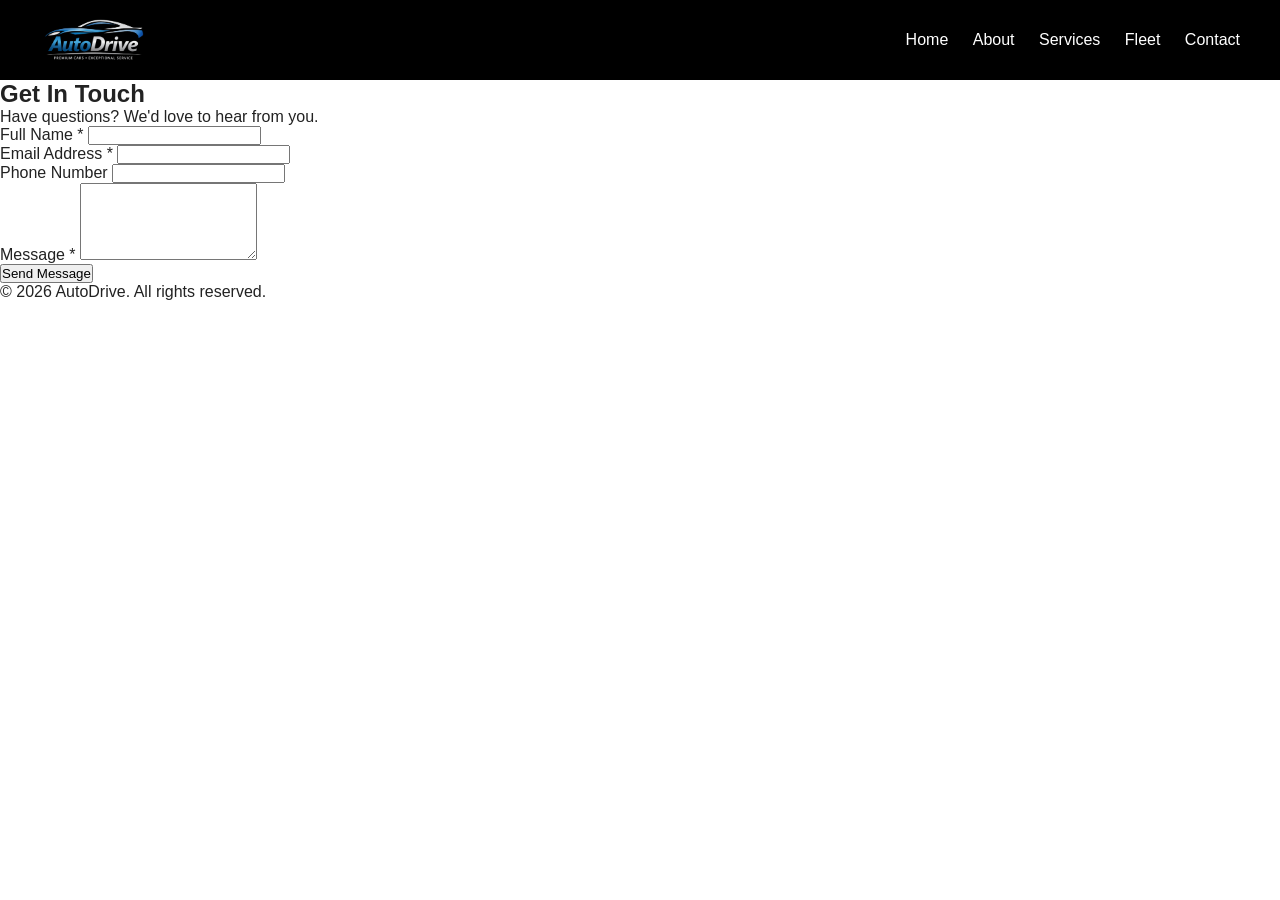
==== contact.html @ 9cb70d80 "Add contact form with real-time validation" ====
<!DOCTYPE html>
<html lang="en">
<head>
  <meta charset="UTF-8" />
  <meta name="viewport" content="width=device-width, initial-scale=1.0" />
  <title>Contact Us | AutoDrive</title>
  <link rel="stylesheet" href="css/style.css" />
</head>
<body>

  <!-- Header -->
  <header class="header">
    <div class="container">
      <h1 class="logo">
        <a href="index.html">
          <img src="assets/images/modern-logo.png" alt="AutoDrive Logo" />
        </a>
      </h1>
      <nav class="nav">
        <a href="index.html">Home</a>
        <a href="about.html">About</a>
        <a href="services.html">Services</a>
        <a href="fleet.html">Fleet</a>
        <a href="contact.html">Contact</a>
      </nav>
    </div>
  </header>

  <!-- Contact Section -->
  <section class="contact-section">
    <div class="contact-container">
      <h2>Get In Touch</h2>
      <p>Have questions? We'd love to hear from you.</p>
      
      <form id="contactForm" class="contact-form">
        <div class="form-group">
          <label for="name">Full Name *</label>
          <input type="text" id="name" name="name" required />
          <span class="error-message"></span>
        </div>
        
        <div class="form-group">
          <label for="email">Email Address *</label>
          <input type="email" id="email" name="email" required />
          <span class="error-message"></span>
        </div>
        
        <div class="form-group">
          <label for="phone">Phone Number</label>
          <input type="tel" id="phone" name="phone" />
          <span class="error-message"></span>
        </div>
        
        <div class="form-group">
          <label for="message">Message *</label>
          <textarea id="message" name="message" rows="5" required></textarea>
          <span class="error-message"></span>
        </div>
        
        <button type="submit" class="btn submit-btn">Send Message</button>
        <div class="success-message" style="display: none;">
          Thank you! Your message has been sent successfully.
        </div>
      </form>
    </div>
  </section>

  <!-- Footer -->
  <footer class="footer">
    <p>© 2026 AutoDrive. All rights reserved.</p>
  </footer>

  <script src="js/main.js"></script>
</body>
</html>
---- css/style.css ----
/* Reset */
* {
  margin: 0;
  padding: 0;
  box-sizing: border-box;
  font-family: Arial, sans-serif;
}

/* Global */
body {
  color: #222;
  scroll-behavior: smooth;
}

.container {
  display: flex;
  justify-content: space-between;
  align-items: center;
}

/* Header */
.header {
  background: #000;
  color: #fff;
  padding: 15px 40px;
}

/* Logo */
.logo {
  line-height: 1;
}

.logo a {
  display: block;
}

.logo img {
  max-height: 50px;
  width: auto;
  display: block;
}

/* Navigation */
.nav a {
  color: #fff;
  margin-left: 20px;
  text-decoration: none;
  transition: color 0.3s ease;
}

.nav a:hover {
  color: #3d8c40;
}

/* Hero */
.hero {
  height: 80vh;
  background: url("../assets/images/hero-car.jpg") center/cover no-repeat;
  display: flex;
  align-items: center;
  justify-content: center;
}

.hero-content {
  background: rgba(0,0,0,0.6);
  color: #fff;
  padding: 40px;
  text-align: center;
}

.btn {
  display: inline-block;
  transition: background 0.3s ease, transform 0.3s ease;
}

.btn:hover {
  background: #2d6c30;
  transform: translateY(-2px);
  margin-top: 20px;
  padding: 10px 20px;
  background: #3d8c40;
  color: #fff;
  text-decoration: none;
}

/* Services */
.services {
  padding: 60px 40px;
  text-align: center;
}

  transition: transform 0.3s ease, box-shadow 0.3s ease;
}

.card:hover {
  transform: translateY(-5px);
  box-shadow: 0 5px 15px rgba(0,0,0,0.2);
.service-cards {
  display: flex;
  justify-content: center;
  gap: 20px;
  margin-top: 30px;
}

.card {
  background: #f4f4f4;
  padding: 30px;
  width: 200px;
}

/* Testimonials */
.testimonials {
  background: #f9f9f9;
  padding: 60px 40px;
  text-align: center;
}

.testimonial-slider {
  max-width: 700px;
  margin: 30px auto;
  position: relative;
  min-height: 120px;
}

.testimonial {
  display: none;
  opacity: 0;
  transition: opacity 0.5s ease;
}

.testimonial.active {
  display: block;
  opacity: 1;
}

.testimonial p {
  font-size: 1.2rem;
  font-style: italic;
  color: #333;
  margin-bottom: 15px;
}

.testimonial .author {
  color: #666;
  font-weight: bold;
}

.slider-controls {
  margin-top: 20px;
}

.slider-btn {
  background: #000;
  color: #fff;
  border: none;
  width: 40px;
  height: 40px;
  font-size: 24px;
  cursor: pointer;
  margin: 0 10px;
  border-radius: 50%;
  transition: background 0.3s;
}

.slider-btn:hover {
  background: #3d8c40;
}

/* Contact Form */
.contact-section {
  padding: 60px 40px;
  background: #fff;
}

.contact-container {
  max-width: 600px;
  margin: 0 auto;
  text-align: center;
}

.contact-container h2 {
  font-size: 2rem;
  margin-bottom: 10px;
}

.contact-container p {
  color: #666;
  margin-bottom: 30px;
}

.contact-form {
  text-align: left;
}

.form-group {
  margin-bottom: 20px;
}

.form-group label {
  display: block;
  margin-bottom: 5px;
  font-weight: bold;
  color: #333;
}

.form-group input,
.form-group textarea {
  width: 100%;
  padding: 10px;
  border: 1px solid #ddd;
  border-radius: 4px;
  font-size: 1rem;
  transition: border-color 0.3s;
}

.form-group input:focus,
.form-group textarea:focus {
  outline: none;
  border-color: #3d8c40;
}

.form-group input.invalid,
.form-group textarea.invalid {
  border-color: #e74c3c;
}

.error-message {
  display: block;
  color: #e74c3c;
  font-size: 0.875rem;
  margin-top: 5px;
  min-height: 20px;
}

.submit-btn {
  width: 100%;
  padding: 12px;
  font-size: 1.1rem;
  cursor: pointer;
  border: none;
}

.submit-btn:disabled {
  background: #ccc;
  cursor: not-allowed;
}

.success-message {
  margin-top: 20px;
  padding: 15px;
  background: #d4edda;
  color: #155724;
  border-radius: 4px;
  text-align: center;
}

/* Footer */
.footer {
  background: #000;
  color: #fff;
  text-align: center;
  padding: 15px;
}
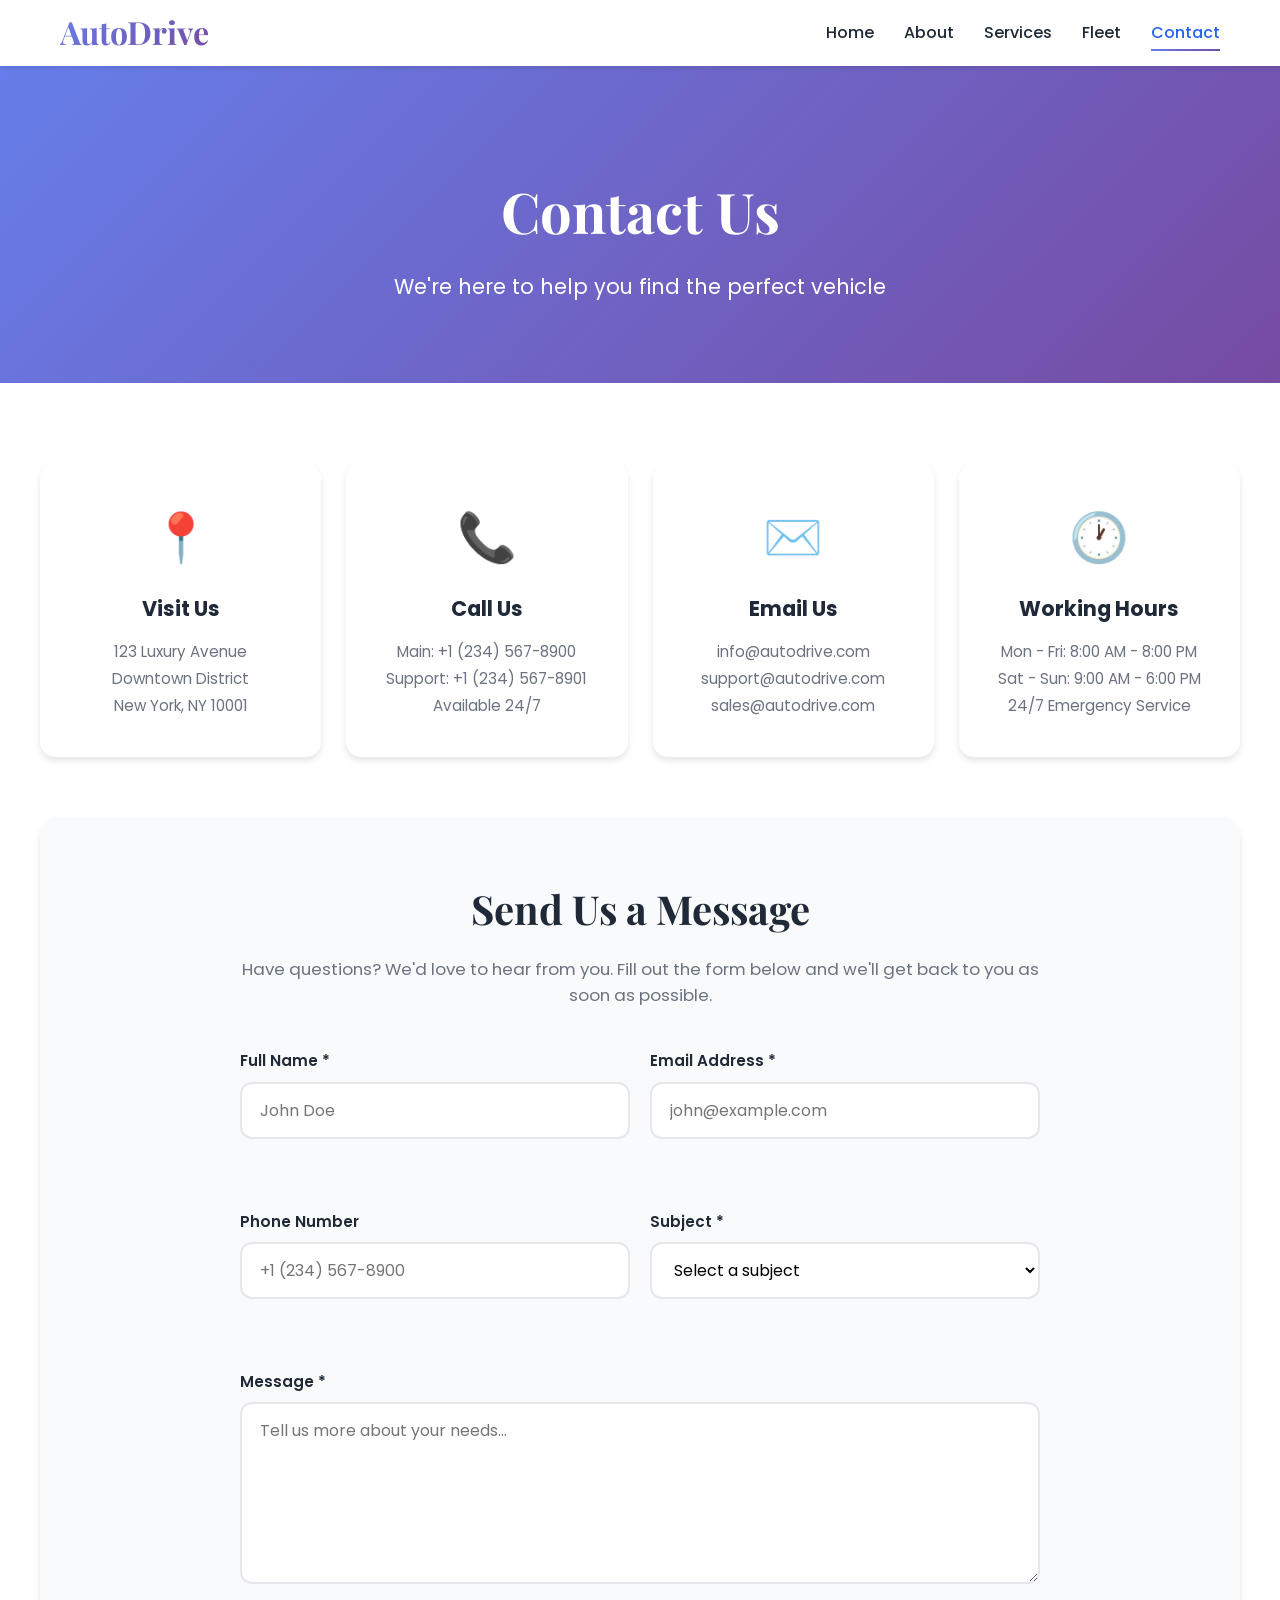
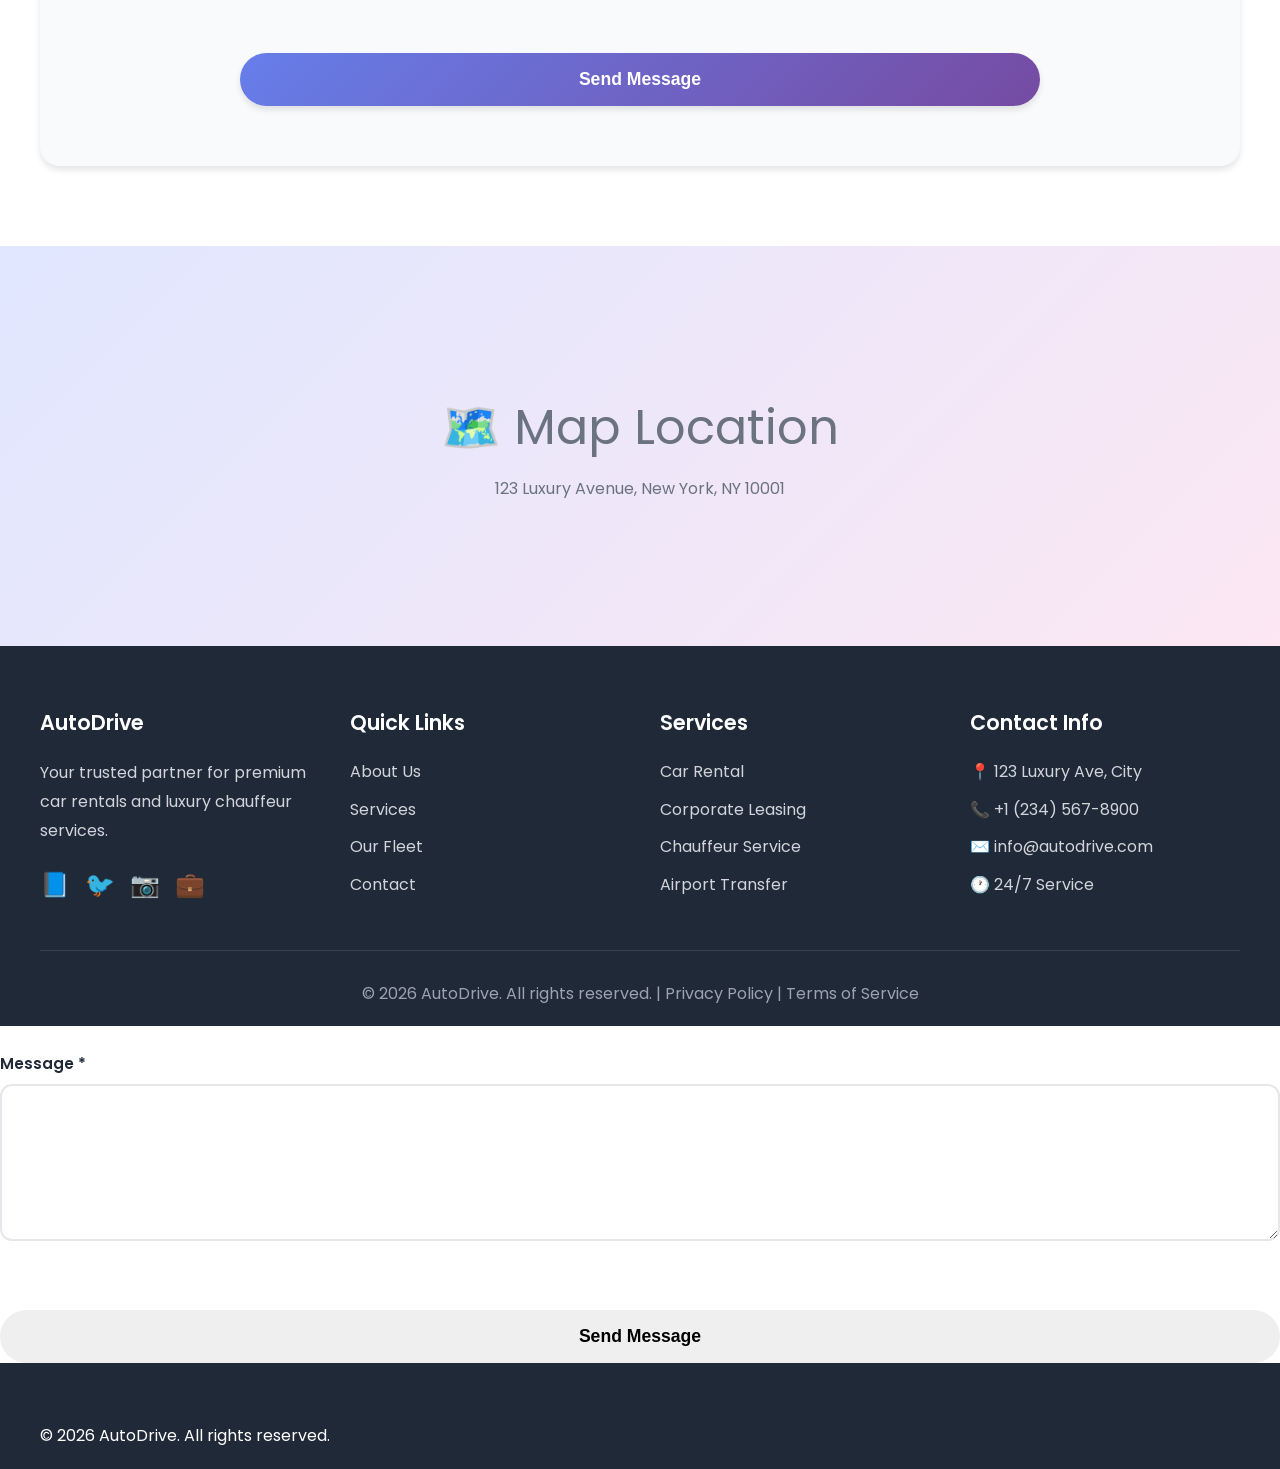
==== commit 9632841d: "Transform UI with modern design: Add gradient themes, animations, featured vehicles, stats counter, " ====
--- a/contact.html
+++ b/contact.html
@@ -5,6 +5,7 @@
   <meta name="viewport" content="width=device-width, initial-scale=1.0" />
   <title>Contact Us | AutoDrive</title>
   <link rel="stylesheet" href="css/style.css" />
+  <link href="https://fonts.googleapis.com/css2?family=Playfair+Display:wght@700&family=Poppins:wght@300;400;500;600;700&display=swap" rel="stylesheet">
 </head>
 <body>
 
@@ -13,7 +14,7 @@
     <div class="container">
       <h1 class="logo">
         <a href="index.html">
-          <img src="assets/images/modern-logo.png" alt="AutoDrive Logo" />
+          <span class="logo-text">AutoDrive</span>
         </a>
       </h1>
       <nav class="nav">
@@ -21,33 +22,164 @@
         <a href="about.html">About</a>
         <a href="services.html">Services</a>
         <a href="fleet.html">Fleet</a>
-        <a href="contact.html">Contact</a>
+        <a href="contact.html" class="active">Contact</a>
       </nav>
+      <button class="mobile-menu-btn">☰</button>
     </div>
   </header>
+
+  <!-- Page Hero -->
+  <section class="page-hero">
+    <h2>Contact Us</h2>
+    <p>We're here to help you find the perfect vehicle</p>
+  </section>
 
   <!-- Contact Section -->
   <section class="contact-section">
-    <div class="contact-container">
-      <h2>Get In Touch</h2>
-      <p>Have questions? We'd love to hear from you.</p>
-      
-      <form id="contactForm" class="contact-form">
-        <div class="form-group">
-          <label for="name">Full Name *</label>
-          <input type="text" id="name" name="name" required />
-          <span class="error-message"></span>
-        </div>
-        
-        <div class="form-group">
-          <label for="email">Email Address *</label>
-          <input type="email" id="email" name="email" required />
-          <span class="error-message"></span>
-        </div>
-        
-        <div class="form-group">
-          <label for="phone">Phone Number</label>
-          <input type="tel" id="phone" name="phone" />
+    <div class="contact-wrapper">
+      <div class="contact-info-cards">
+        <div class="info-card">
+          <div class="info-icon">📍</div>
+          <h3>Visit Us</h3>
+          <p>123 Luxury Avenue<br>Downtown District<br>New York, NY 10001</p>
+        </div>
+        <div class="info-card">
+          <div class="info-icon">📞</div>
+          <h3>Call Us</h3>
+          <p>Main: +1 (234) 567-8900<br>Support: +1 (234) 567-8901<br>Available 24/7</p>
+        </div>
+        <div class="info-card">
+          <div class="info-icon">✉️</div>
+          <h3>Email Us</h3>
+          <p>info@autodrive.com<br>support@autodrive.com<br>sales@autodrive.com</p>
+        </div>
+        <div class="info-card">
+          <div class="info-icon">🕐</div>
+          <h3>Working Hours</h3>
+          <p>Mon - Fri: 8:00 AM - 8:00 PM<br>Sat - Sun: 9:00 AM - 6:00 PM<br>24/7 Emergency Service</p>
+        </div>
+      </div>
+
+      <div class="contact-form-section">
+        <div class="contact-container">
+          <h2>Send Us a Message</h2>
+          <p>Have questions? We'd love to hear from you. Fill out the form below and we'll get back to you as soon as possible.</p>
+          
+          <form id="contactForm" class="contact-form">
+            <div class="form-row">
+              <div class="form-group">
+                <label for="name">Full Name *</label>
+                <input type="text" id="name" name="name" placeholder="John Doe" required />
+                <span class="error-message"></span>
+              </div>
+              
+              <div class="form-group">
+                <label for="email">Email Address *</label>
+                <input type="email" id="email" name="email" placeholder="john@example.com" required />
+                <span class="error-message"></span>
+              </div>
+            </div>
+
+            <div class="form-row">
+              <div class="form-group">
+                <label for="phone">Phone Number</label>
+                <input type="tel" id="phone" name="phone" placeholder="+1 (234) 567-8900" />
+                <span class="error-message"></span>
+              </div>
+
+              <div class="form-group">
+                <label for="subject">Subject *</label>
+                <select id="subject" name="subject" required>
+                  <option value="">Select a subject</option>
+                  <option value="rental">Car Rental Inquiry</option>
+                  <option value="leasing">Corporate Leasing</option>
+                  <option value="chauffeur">Chauffeur Service</option>
+                  <option value="other">Other</option>
+                </select>
+                <span class="error-message"></span>
+              </div>
+            </div>
+            
+            <div class="form-group">
+              <label for="message">Message *</label>
+              <textarea id="message" name="message" rows="6" placeholder="Tell us more about your needs..." required></textarea>
+              <span class="error-message"></span>
+            </div>
+            
+            <button type="submit" class="btn btn-primary submit-btn">
+              <span class="btn-text">Send Message</span>
+              <span class="btn-loader" style="display: none;">Sending...</span>
+            </button>
+            
+            <div class="success-message" style="display: none;">
+              <strong>✓ Success!</strong> Thank you for contacting us. We'll get back to you shortly.
+            </div>
+          </form>
+        </div>
+      </div>
+    </div>
+  </section>
+
+  <!-- Map Section -->
+  <section class="map-section">
+    <div class="map-placeholder">
+      <p>🗺️ Map Location</p>
+      <small>123 Luxury Avenue, New York, NY 10001</small>
+    </div>
+  </section>
+
+  <!-- Footer -->
+  <footer class="footer">
+    <div class="footer-content">
+      <div class="footer-section">
+        <h4>AutoDrive</h4>
+        <p>Your trusted partner for premium car rentals and luxury chauffeur services.</p>
+        <div class="social-links">
+          <a href="#" aria-label="Facebook">📘</a>
+          <a href="#" aria-label="Twitter">🐦</a>
+          <a href="#" aria-label="Instagram">📷</a>
+          <a href="#" aria-label="LinkedIn">💼</a>
+        </div>
+      </div>
+      <div class="footer-section">
+        <h4>Quick Links</h4>
+        <ul>
+          <li><a href="about.html">About Us</a></li>
+          <li><a href="services.html">Services</a></li>
+          <li><a href="fleet.html">Our Fleet</a></li>
+          <li><a href="contact.html">Contact</a></li>
+        </ul>
+      </div>
+      <div class="footer-section">
+        <h4>Services</h4>
+        <ul>
+          <li><a href="#">Car Rental</a></li>
+          <li><a href="#">Corporate Leasing</a></li>
+          <li><a href="#">Chauffeur Service</a></li>
+          <li><a href="#">Airport Transfer</a></li>
+        </ul>
+      </div>
+      <div class="footer-section">
+        <h4>Contact Info</h4>
+        <ul class="contact-info">
+          <li>📍 123 Luxury Ave, City</li>
+          <li>📞 +1 (234) 567-8900</li>
+          <li>✉️ info@autodrive.com</li>
+          <li>🕐 24/7 Service</li>
+        </ul>
+      </div>
+    </div>
+    <div class="footer-bottom">
+      <p>© 2026 AutoDrive. All rights reserved. | <a href="#">Privacy Policy</a> | <a href="#">Terms of Service</a></p>
+    </div>
+  </footer>
+
+  <!-- Back to Top Button -->
+  <button class="back-to-top" id="backToTop" aria-label="Back to top">↑</button>
+
+  <script src="js/main.js"></script>
+</body>
+</html>
           <span class="error-message"></span>
         </div>
         
--- a/css/style.css
+++ b/css/style.css
@@ -1,125 +1,557 @@
-/* Reset */
+/* ===== RESET & BASE STYLES ===== */
 * {
   margin: 0;
   padding: 0;
   box-sizing: border-box;
-  font-family: Arial, sans-serif;
-}
-
-/* Global */
+}
+
+:root {
+  --primary-color: #2563eb;
+  --primary-dark: #1e40af;
+  --secondary-color: #f59e0b;
+  --text-dark: #1f2937;
+  --text-light: #6b7280;
+  --bg-light: #f9fafb;
+  --white: #ffffff;
+  --gradient-1: linear-gradient(135deg, #667eea 0%, #764ba2 100%);
+  --gradient-2: linear-gradient(135deg, #f093fb 0%, #f5576c 100%);
+  --gradient-3: linear-gradient(135deg, #4facfe 0%, #00f2fe 100%);
+  --shadow-sm: 0 2px 4px rgba(0, 0, 0, 0.1);
+  --shadow-md: 0 4px 6px rgba(0, 0, 0, 0.1);
+  --shadow-lg: 0 10px 30px rgba(0, 0, 0, 0.15);
+  --shadow-xl: 0 20px 50px rgba(0, 0, 0, 0.2);
+}
+
 body {
-  color: #222;
+  font-family: 'Poppins', -apple-system, BlinkMacSystemFont, 'Segoe UI', sans-serif;
+  color: var(--text-dark);
+  line-height: 1.6;
   scroll-behavior: smooth;
+  overflow-x: hidden;
 }
 
 .container {
+  max-width: 1200px;
+  margin: 0 auto;
+  padding: 0 20px;
   display: flex;
   justify-content: space-between;
   align-items: center;
 }
 
-/* Header */
+/* ===== HEADER & NAVIGATION ===== */
 .header {
-  background: #000;
-  color: #fff;
-  padding: 15px 40px;
-}
-
-/* Logo */
+  background: rgba(255, 255, 255, 0.98);
+  backdrop-filter: blur(10px);
+  box-shadow: var(--shadow-sm);
+  padding: 15px 0;
+  position: sticky;
+  top: 0;
+  z-index: 1000;
+  transition: all 0.3s ease;
+}
+
+.header.scrolled {
+  box-shadow: var(--shadow-md);
+  padding: 10px 0;
+}
+
 .logo {
   line-height: 1;
 }
 
+.logo-text {
+  font-family: 'Playfair Display', serif;
+  font-size: 2rem;
+  font-weight: 700;
+  background: var(--gradient-1);
+  -webkit-background-clip: text;
+  -webkit-text-fill-color: transparent;
+  background-clip: text;
+  text-decoration: none;
+}
+
 .logo a {
-  display: block;
-}
-
-.logo img {
-  max-height: 50px;
-  width: auto;
-  display: block;
-}
-
-/* Navigation */
+  text-decoration: none;
+}
+
+.nav {
+  display: flex;
+  gap: 30px;
+}
+
 .nav a {
-  color: #fff;
-  margin-left: 20px;
+  color: var(--text-dark);
   text-decoration: none;
+  font-weight: 500;
+  position: relative;
   transition: color 0.3s ease;
-}
-
-.nav a:hover {
-  color: #3d8c40;
-}
-
-/* Hero */
+  padding: 5px 0;
+}
+
+.nav a::after {
+  content: '';
+  position: absolute;
+  bottom: 0;
+  left: 0;
+  width: 0;
+  height: 2px;
+  background: var(--gradient-1);
+  transition: width 0.3s ease;
+}
+
+.nav a:hover,
+.nav a.active {
+  color: var(--primary-color);
+}
+
+.nav a:hover::after,
+.nav a.active::after {
+  width: 100%;
+}
+
+.mobile-menu-btn {
+  display: none;
+  background: none;
+  border: none;
+  font-size: 1.5rem;
+  cursor: pointer;
+  color: var(--text-dark);
+}
+
+/* ===== HERO SECTION ===== */
 .hero {
-  height: 80vh;
-  background: url("../assets/images/hero-car.jpg") center/cover no-repeat;
-  display: flex;
+  height: 100vh;
+  background: linear-gradient(rgba(0, 0, 0, 0.3), rgba(0, 0, 0, 0.5)),
+    url("../assets/images/hero-car.jpg") center/cover no-repeat;
+  display: flex;
+  flex-direction: column;
   align-items: center;
   justify-content: center;
+  position: relative;
+  color: var(--white);
+  text-align: center;
+}
+
+.hero-overlay {
+  position: absolute;
+  inset: 0;
+  background: radial-gradient(ellipse at center, rgba(37, 99, 235, 0.2) 0%, rgba(0, 0, 0, 0.6) 100%);
+  animation: pulseOverlay 8s ease-in-out infinite;
+}
+
+@keyframes pulseOverlay {
+  0%, 100% { opacity: 1; }
+  50% { opacity: 0.8; }
 }
 
 .hero-content {
-  background: rgba(0,0,0,0.6);
-  color: #fff;
+  position: relative;
+  z-index: 10;
+  max-width: 800px;
   padding: 40px;
-  text-align: center;
-}
-
+  animation: fadeInUp 1s ease-out;
+}
+
+@keyframes fadeInUp {
+  from {
+    opacity: 0;
+    transform: translateY(30px);
+  }
+  to {
+    opacity: 1;
+    transform: translateY(0);
+  }
+}
+
+.hero-title {
+  font-family: 'Playfair Display', serif;
+  font-size: 4rem;
+  font-weight: 700;
+  margin-bottom: 20px;
+  text-shadow: 2px 2px 10px rgba(0, 0, 0, 0.5);
+  animation: fadeInUp 1s ease-out 0.2s both;
+}
+
+.hero-subtitle {
+  font-size: 1.5rem;
+  margin-bottom: 40px;
+  font-weight: 300;
+  text-shadow: 1px 1px 5px rgba(0, 0, 0, 0.5);
+  animation: fadeInUp 1s ease-out 0.4s both;
+}
+
+.hero-buttons {
+  display: flex;
+  gap: 20px;
+  justify-content: center;
+  flex-wrap: wrap;
+  animation: fadeInUp 1s ease-out 0.6s both;
+}
+
+/* ===== BUTTONS ===== */
 .btn {
   display: inline-block;
-  transition: background 0.3s ease, transform 0.3s ease;
-}
-
-.btn:hover {
-  background: #2d6c30;
-  transform: translateY(-2px);
+  padding: 14px 32px;
+  font-weight: 600;
+  text-decoration: none;
+  border-radius: 50px;
+  transition: all 0.3s ease;
+  cursor: pointer;
+  border: 2px solid transparent;
+  font-size: 1rem;
+}
+
+.btn-primary {
+  background: var(--gradient-1);
+  color: var(--white);
+  box-shadow: var(--shadow-md);
+}
+
+.btn-primary:hover {
+  transform: translateY(-3px);
+  box-shadow: var(--shadow-lg);
+}
+
+.btn-secondary {
+  background: transparent;
+  color: var(--white);
+  border: 2px solid var(--white);
+}
+
+.btn-secondary:hover {
+  background: var(--white);
+  color: var(--primary-color);
+  transform: translateY(-3px);
+}
+
+.btn-light {
+  background: var(--white);
+  color: var(--primary-color);
+  box-shadow: var(--shadow-md);
+}
+
+.btn-light:hover {
+  transform: translateY(-3px);
+  box-shadow: var(--shadow-lg);
+}
+
+.btn-outline {
+  background: transparent;
+  color: var(--white);
+  border: 2px solid var(--white);
+}
+
+.btn-outline:hover {
+  background: var(--white);
+  color: var(--primary-color);
+}
+
+.btn-small {
+  padding: 8px 20px;
+  font-size: 0.9rem;
+}
+
+/* ===== SCROLL INDICATOR ===== */
+.scroll-indicator {
+  position: absolute;
+  bottom: 30px;
+  display: flex;
+  flex-direction: column;
+  align-items: center;
+  gap: 10px;
+  color: var(--white);
+  animation: fadeIn 2s ease-out 1s both;
+}
+
+.scroll-indicator span {
+  font-size: 0.9rem;
+  opacity: 0.9;
+}
+
+.scroll-arrow {
+  font-size: 2rem;
+  animation: bounce 2s infinite;
+}
+
+@keyframes bounce {
+  0%, 20%, 50%, 80%, 100% { transform: translateY(0); }
+  40% { transform: translateY(-10px); }
+  60% { transform: translateY(-5px); }
+}
+
+@keyframes fadeIn {
+  from { opacity: 0; }
+  to { opacity: 1; }
+}
+
+/* ===== STATS SECTION ===== */
+.stats-section {
+  background: var(--gradient-1);
+  color: var(--white);
+  padding: 60px 20px;
+}
+
+.stats-container {
+  max-width: 1200px;
+  margin: 0 auto;
+  display: grid;
+  grid-template-columns: repeat(auto-fit, minmax(200px, 1fr));
+  gap: 40px;
+  text-align: center;
+}
+
+.stat-item {
+  animation: fadeInUp 0.8s ease-out both;
+}
+
+.stat-item:nth-child(1) { animation-delay: 0.1s; }
+.stat-item:nth-child(2) { animation-delay: 0.2s; }
+.stat-item:nth-child(3) { animation-delay: 0.3s; }
+.stat-item:nth-child(4) { animation-delay: 0.4s; }
+
+.stat-number {
+  font-size: 3.5rem;
+  font-weight: 700;
+  font-family: 'Playfair Display', serif;
+  margin-bottom: 10px;
+}
+
+.stat-item p {
+  font-size: 1.1rem;
+  opacity: 0.9;
+  font-weight: 300;
+}
+
+/* ===== SECTIONS ===== */
+.section-header {
+  text-align: center;
+  margin-bottom: 60px;
+  animation: fadeInUp 0.8s ease-out;
+}
+
+.section-subtitle {
+  display: inline-block;
+  color: var(--primary-color);
+  font-weight: 600;
+  text-transform: uppercase;
+  letter-spacing: 2px;
+  font-size: 0.9rem;
+  margin-bottom: 10px;
+}
+
+.section-title {
+  font-family: 'Playfair Display', serif;
+  font-size: 2.8rem;
+  font-weight: 700;
+  color: var(--text-dark);
+  margin-bottom: 15px;
+}
+
+.section-description {
+  color: var(--text-light);
+  font-size: 1.1rem;
+  max-width: 600px;
+  margin: 0 auto;
+}
+
+/* ===== SERVICES ===== */
+.services {
+  padding: 100px 40px;
+  background: var(--white);
+}
+
+.service-cards {
+  display: grid;
+  grid-template-columns: repeat(auto-fit, minmax(300px, 1fr));
+  gap: 30px;
+  max-width: 1200px;
+  margin: 0 auto;
+}
+
+.card {
+  background: var(--white);
+  padding: 40px 30px;
+  border-radius: 20px;
+  box-shadow: var(--shadow-md);
+  transition: all 0.3s ease;
+  text-align: center;
+  border: 1px solid #f0f0f0;
+  animation: fadeInUp 0.8s ease-out both;
+}
+
+.card:nth-child(1) { animation-delay: 0.1s; }
+.card:nth-child(2) { animation-delay: 0.2s; }
+.card:nth-child(3) { animation-delay: 0.3s; }
+
+.card:hover {
+  transform: translateY(-10px);
+  box-shadow: var(--shadow-xl);
+  border-color: var(--primary-color);
+}
+
+.card-icon {
+  font-size: 4rem;
+  margin-bottom: 20px;
+  display: inline-block;
+  animation: float 3s ease-in-out infinite;
+}
+
+.card:nth-child(1) .card-icon { animation-delay: 0s; }
+.card:nth-child(2) .card-icon { animation-delay: 0.5s; }
+.card:nth-child(3) .card-icon { animation-delay: 1s; }
+
+@keyframes float {
+  0%, 100% { transform: translateY(0); }
+  50% { transform: translateY(-10px); }
+}
+
+.card h4 {
+  font-size: 1.5rem;
+  margin-bottom: 15px;
+  color: var(--text-dark);
+  font-weight: 600;
+}
+
+.card p {
+  color: var(--text-light);
+  margin-bottom: 20px;
+  line-height: 1.6;
+}
+
+.card-link {
+  color: var(--primary-color);
+  text-decoration: none;
+  font-weight: 600;
+  transition: all 0.3s ease;
+  display: inline-block;
+}
+
+.card-link:hover {
+  transform: translateX(5px);
+}
+
+/* ===== FEATURED VEHICLES ===== */
+.featured-vehicles {
+  padding: 100px 40px;
+  background: var(--bg-light);
+}
+
+.vehicle-grid {
+  display: grid;
+  grid-template-columns: repeat(auto-fit, minmax(320px, 1fr));
+  gap: 30px;
+  max-width: 1200px;
+  margin: 0 auto;
+}
+
+.vehicle-card {
+  background: var(--white);
+  border-radius: 20px;
+  overflow: hidden;
+  box-shadow: var(--shadow-md);
+  transition: all 0.3s ease;
+  animation: fadeInUp 0.8s ease-out both;
+}
+
+.vehicle-card:nth-child(1) { animation-delay: 0.1s; }
+.vehicle-card:nth-child(2) { animation-delay: 0.2s; }
+.vehicle-card:nth-child(3) { animation-delay: 0.3s; }
+
+.vehicle-card:hover {
+  transform: translateY(-10px);
+  box-shadow: var(--shadow-xl);
+}
+
+.vehicle-image {
+  position: relative;
+  height: 250px;
+  overflow: hidden;
+  background: linear-gradient(135deg, #667eea 0%, #764ba2 100%);
+}
+
+.vehicle-image img {
+  width: 100%;
+  height: 100%;
+  object-fit: cover;
+  transition: transform 0.5s ease;
+}
+
+.vehicle-card:hover .vehicle-image img {
+  transform: scale(1.1);
+}
+
+.vehicle-badge {
+  position: absolute;
+  top: 15px;
+  right: 15px;
+  background: var(--gradient-2);
+  color: var(--white);
+  padding: 6px 15px;
+  border-radius: 20px;
+  font-size: 0.85rem;
+  font-weight: 600;
+  box-shadow: var(--shadow-md);
+}
+
+.vehicle-info {
+  padding: 25px;
+}
+
+.vehicle-info h4 {
+  font-size: 1.4rem;
+  margin-bottom: 5px;
+  color: var(--text-dark);
+}
+
+.vehicle-desc {
+  color: var(--text-light);
+  font-size: 0.95rem;
+  margin-bottom: 15px;
+}
+
+.vehicle-features {
+  display: flex;
+  gap: 12px;
+  flex-wrap: wrap;
+  margin-bottom: 20px;
+}
+
+.vehicle-features span {
+  background: var(--bg-light);
+  padding: 6px 12px;
+  border-radius: 15px;
+  font-size: 0.85rem;
+  color: var(--text-dark);
+}
+
+.vehicle-price {
+  display: flex;
+  justify-content: space-between;
+  align-items: center;
   margin-top: 20px;
-  padding: 10px 20px;
-  background: #3d8c40;
-  color: #fff;
-  text-decoration: none;
-}
-
-/* Services */
-.services {
-  padding: 60px 40px;
-  text-align: center;
-}
-
-  transition: transform 0.3s ease, box-shadow 0.3s ease;
-}
-
-.card:hover {
-  transform: translateY(-5px);
-  box-shadow: 0 5px 15px rgba(0,0,0,0.2);
-.service-cards {
-  display: flex;
-  justify-content: center;
-  gap: 20px;
-  margin-top: 30px;
-}
-
-.card {
-  background: #f4f4f4;
-  padding: 30px;
-  width: 200px;
-}
-
-/* Testimonials */
+  padding-top: 20px;
+  border-top: 1px solid #f0f0f0;
+}
+
+.price {
+  font-size: 1.5rem;
+  font-weight: 700;
+  color: var(--primary-color);
+  font-family: 'Playfair Display', serif;
+}
+
+/* ===== TESTIMONIALS ===== */
 .testimonials {
-  background: #f9f9f9;
-  padding: 60px 40px;
-  text-align: center;
+  background: var(--white);
+  padding: 100px 40px;
 }
 
 .testimonial-slider {
-  max-width: 700px;
-  margin: 30px auto;
+  max-width: 800px;
+  margin: 0 auto 40px;
   position: relative;
-  min-height: 120px;
+  min-height: 300px;
 }
 
 .testimonial {
@@ -131,133 +563,567 @@
 .testimonial.active {
   display: block;
   opacity: 1;
+  animation: fadeInUp 0.5s ease-out;
+}
+
+.testimonial-content {
+  background: var(--bg-light);
+  padding: 50px;
+  border-radius: 20px;
+  box-shadow: var(--shadow-md);
+  position: relative;
+}
+
+.quote-icon {
+  font-size: 5rem;
+  color: var(--primary-color);
+  opacity: 0.2;
+  position: absolute;
+  top: 20px;
+  left: 30px;
+  font-family: Georgia, serif;
+  line-height: 1;
 }
 
 .testimonial p {
   font-size: 1.2rem;
   font-style: italic;
-  color: #333;
+  color: var(--text-dark);
+  margin-bottom: 30px;
+  position: relative;
+  z-index: 1;
+}
+
+.testimonial-author {
+  display: flex;
+  align-items: center;
+  gap: 15px;
   margin-bottom: 15px;
 }
 
-.testimonial .author {
-  color: #666;
-  font-weight: bold;
+.author-avatar {
+  width: 60px;
+  height: 60px;
+  border-radius: 50%;
+  background: var(--gradient-1);
+  display: flex;
+  align-items: center;
+  justify-content: center;
+  color: var(--white);
+  font-weight: 700;
+  font-size: 1.2rem;
+  box-shadow: var(--shadow-md);
+}
+
+.author-info {
+  display: flex;
+  flex-direction: column;
+}
+
+.author-name {
+  font-weight: 600;
+  color: var(--text-dark);
+  font-size: 1.1rem;
+}
+
+.author-role {
+  color: var(--text-light);
+  font-size: 0.9rem;
+}
+
+.rating {
+  color: #fbbf24;
+  font-size: 1.3rem;
+  letter-spacing: 3px;
 }
 
 .slider-controls {
-  margin-top: 20px;
+  display: flex;
+  justify-content: center;
+  align-items: center;
+  gap: 20px;
 }
 
 .slider-btn {
-  background: #000;
-  color: #fff;
+  background: var(--gradient-1);
+  color: var(--white);
   border: none;
-  width: 40px;
-  height: 40px;
-  font-size: 24px;
+  width: 50px;
+  height: 50px;
+  font-size: 28px;
   cursor: pointer;
-  margin: 0 10px;
   border-radius: 50%;
-  transition: background 0.3s;
+  transition: all 0.3s ease;
+  box-shadow: var(--shadow-md);
 }
 
 .slider-btn:hover {
-  background: #3d8c40;
-}
-
-/* Contact Form */
-.contact-section {
-  padding: 60px 40px;
-  background: #fff;
+  transform: scale(1.1);
+  box-shadow: var(--shadow-lg);
+}
+
+.slider-dots {
+  display: flex;
+  gap: 10px;
+}
+
+.slider-dots .dot {
+  width: 10px;
+  height: 10px;
+  border-radius: 50%;
+  background: #d1d5db;
+  cursor: pointer;
+  transition: all 0.3s ease;
+}
+
+.slider-dots .dot.active {
+  background: var(--primary-color);
+  width: 30px;
+  border-radius: 5px;
+}
+
+/* ===== CTA SECTION ===== */
+.cta-section {
+  background: var(--gradient-1);
+  padding: 100px 40px;
+  text-align: center;
+  color: var(--white);
+}
+
+.cta-content h3 {
+  font-family: 'Playfair Display', serif;
+  font-size: 3rem;
+  margin-bottom: 20px;
+  animation: fadeInUp 0.8s ease-out;
+}
+
+.cta-content p {
+  font-size: 1.3rem;
+  margin-bottom: 40px;
+  opacity: 0.95;
+  animation: fadeInUp 0.8s ease-out 0.2s both;
+}
+
+.cta-buttons {
+  display: flex;
+  gap: 20px;
+  justify-content: center;
+  flex-wrap: wrap;
+  animation: fadeInUp 0.8s ease-out 0.4s both;
+}
+
+/* ===== PAGE HERO ===== */
+.page-hero {
+  background: var(--gradient-1);
+  padding: 100px 40px 80px;
+  text-align: center;
+  color: var(--white);
+}
+
+.page-hero h2 {
+  font-family: 'Playfair Display', serif;
+  font-size: 3.5rem;
+  margin-bottom: 15px;
+  animation: fadeInUp 0.8s ease-out;
+}
+
+.page-hero p {
+  font-size: 1.3rem;
+  opacity: 0.95;
+  animation: fadeInUp 0.8s ease-out 0.2s both;
+}
+
+/* ===== CONTACT PAGE ===== */
+.contact-wrapper {
+  max-width: 1400px;
+  margin: 0 auto;
+  padding: 80px 40px;
+}
+
+.contact-info-cards {
+  display: grid;
+  grid-template-columns: repeat(auto-fit, minmax(250px, 1fr));
+  gap: 25px;
+  margin-bottom: 60px;
+}
+
+.info-card {
+  background: var(--white);
+  padding: 35px 25px;
+  border-radius: 15px;
+  box-shadow: var(--shadow-md);
+  text-align: center;
+  transition: all 0.3s ease;
+  border: 2px solid transparent;
+  animation: fadeInUp 0.8s ease-out both;
+}
+
+.info-card:nth-child(1) { animation-delay: 0.1s; }
+.info-card:nth-child(2) { animation-delay: 0.2s; }
+.info-card:nth-child(3) { animation-delay: 0.3s; }
+.info-card:nth-child(4) { animation-delay: 0.4s; }
+
+.info-card:hover {
+  transform: translateY(-5px);
+  box-shadow: var(--shadow-lg);
+  border-color: var(--primary-color);
+}
+
+.info-icon {
+  font-size: 3rem;
+  margin-bottom: 15px;
+}
+
+.info-card h3 {
+  font-size: 1.3rem;
+  margin-bottom: 12px;
+  color: var(--text-dark);
+}
+
+.info-card p {
+  color: var(--text-light);
+  line-height: 1.8;
+  font-size: 0.95rem;
+}
+
+.contact-form-section {
+  background: var(--bg-light);
+  padding: 60px;
+  border-radius: 20px;
+  box-shadow: var(--shadow-md);
 }
 
 .contact-container {
-  max-width: 600px;
+  max-width: 800px;
   margin: 0 auto;
+}
+
+.contact-container h2 {
+  font-family: 'Playfair Display', serif;
+  font-size: 2.5rem;
+  margin-bottom: 15px;
+  color: var(--text-dark);
   text-align: center;
 }
 
-.contact-container h2 {
-  font-size: 2rem;
-  margin-bottom: 10px;
-}
-
-.contact-container p {
-  color: #666;
-  margin-bottom: 30px;
+.contact-container > p {
+  color: var(--text-light);
+  margin-bottom: 40px;
+  text-align: center;
+  font-size: 1.05rem;
 }
 
 .contact-form {
   text-align: left;
 }
 
+.form-row {
+  display: grid;
+  grid-template-columns: repeat(auto-fit, minmax(250px, 1fr));
+  gap: 20px;
+  margin-bottom: 20px;
+}
+
 .form-group {
-  margin-bottom: 20px;
+  margin-bottom: 25px;
 }
 
 .form-group label {
   display: block;
-  margin-bottom: 5px;
-  font-weight: bold;
-  color: #333;
+  margin-bottom: 8px;
+  font-weight: 600;
+  color: var(--text-dark);
+  font-size: 0.95rem;
 }
 
 .form-group input,
-.form-group textarea {
+.form-group textarea,
+.form-group select {
   width: 100%;
-  padding: 10px;
-  border: 1px solid #ddd;
-  border-radius: 4px;
+  padding: 14px 18px;
+  border: 2px solid #e5e7eb;
+  border-radius: 12px;
   font-size: 1rem;
-  transition: border-color 0.3s;
+  font-family: 'Poppins', sans-serif;
+  transition: all 0.3s ease;
+  background: var(--white);
 }
 
 .form-group input:focus,
-.form-group textarea:focus {
+.form-group textarea:focus,
+.form-group select:focus {
   outline: none;
-  border-color: #3d8c40;
+  border-color: var(--primary-color);
+  box-shadow: 0 0 0 3px rgba(37, 99, 235, 0.1);
 }
 
 .form-group input.invalid,
-.form-group textarea.invalid {
-  border-color: #e74c3c;
+.form-group textarea.invalid,
+.form-group select.invalid {
+  border-color: #ef4444;
 }
 
 .error-message {
   display: block;
-  color: #e74c3c;
-  font-size: 0.875rem;
-  margin-top: 5px;
+  color: #ef4444;
+  font-size: 0.85rem;
+  margin-top: 6px;
   min-height: 20px;
+  font-weight: 500;
 }
 
 .submit-btn {
   width: 100%;
-  padding: 12px;
+  padding: 16px;
   font-size: 1.1rem;
   cursor: pointer;
   border: none;
+  margin-top: 10px;
 }
 
 .submit-btn:disabled {
-  background: #ccc;
+  background: #9ca3af;
   cursor: not-allowed;
+  transform: none;
 }
 
 .success-message {
-  margin-top: 20px;
-  padding: 15px;
-  background: #d4edda;
-  color: #155724;
-  border-radius: 4px;
+  margin-top: 25px;
+  padding: 18px;
+  background: #d1fae5;
+  color: #065f46;
+  border-radius: 12px;
   text-align: center;
-}
-
-/* Footer */
+  border: 2px solid #10b981;
+  font-weight: 500;
+  animation: slideDown 0.5s ease-out;
+}
+
+@keyframes slideDown {
+  from {
+    opacity: 0;
+    transform: translateY(-20px);
+  }
+  to {
+    opacity: 1;
+    transform: translateY(0);
+  }
+}
+
+/* ===== MAP SECTION ===== */
+.map-section {
+  height: 400px;
+  background: var(--bg-light);
+}
+
+.map-placeholder {
+  height: 100%;
+  display: flex;
+  flex-direction: column;
+  align-items: center;
+  justify-content: center;
+  background: linear-gradient(135deg, #e0e7ff 0%, #fce7f3 100%);
+  color: var(--text-light);
+}
+
+.map-placeholder p {
+  font-size: 3rem;
+  margin-bottom: 10px;
+}
+
+.map-placeholder small {
+  font-size: 1rem;
+}
+
+/* ===== FOOTER ===== */
 .footer {
-  background: #000;
-  color: #fff;
+  background: #1f2937;
+  color: var(--white);
+  padding: 60px 40px 20px;
+}
+
+.footer-content {
+  max-width: 1200px;
+  margin: 0 auto;
+  display: grid;
+  grid-template-columns: repeat(auto-fit, minmax(250px, 1fr));
+  gap: 40px;
+  margin-bottom: 40px;
+}
+
+.footer-section h4 {
+  font-size: 1.3rem;
+  margin-bottom: 20px;
+  font-weight: 600;
+}
+
+.footer-section p {
+  color: #d1d5db;
+  line-height: 1.8;
+  margin-bottom: 20px;
+}
+
+.footer-section ul {
+  list-style: none;
+}
+
+.footer-section ul li {
+  margin-bottom: 12px;
+}
+
+.footer-section a {
+  color: #d1d5db;
+  text-decoration: none;
+  transition: color 0.3s ease;
+}
+
+.footer-section a:hover {
+  color: var(--white);
+}
+
+.social-links {
+  display: flex;
+  gap: 15px;
+}
+
+.social-links a {
+  font-size: 1.5rem;
+  transition: transform 0.3s ease;
+  display: inline-block;
+}
+
+.social-links a:hover {
+  transform: translateY(-3px);
+}
+
+.contact-info li {
+  display: flex;
+  align-items: flex-start;
+  gap: 10px;
+  color: #d1d5db;
+}
+
+.footer-bottom {
+  max-width: 1200px;
+  margin: 0 auto;
+  padding-top: 30px;
+  border-top: 1px solid #374151;
   text-align: center;
-  padding: 15px;
-}
+  color: #9ca3af;
+}
+
+.footer-bottom a {
+  color: #9ca3af;
+  text-decoration: none;
+  transition: color 0.3s ease;
+}
+
+.footer-bottom a:hover {
+  color: var(--white);
+}
+
+/* ===== BACK TO TOP ===== */
+.back-to-top {
+  position: fixed;
+  bottom: 30px;
+  right: 30px;
+  width: 50px;
+  height: 50px;
+  background: var(--gradient-1);
+  color: var(--white);
+  border: none;
+  border-radius: 50%;
+  font-size: 1.5rem;
+  cursor: pointer;
+  box-shadow: var(--shadow-lg);
+  opacity: 0;
+  visibility: hidden;
+  transition: all 0.3s ease;
+  z-index: 999;
+}
+
+.back-to-top.show {
+  opacity: 1;
+  visibility: visible;
+}
+
+.back-to-top:hover {
+  transform: translateY(-5px);
+  box-shadow: var(--shadow-xl);
+}
+
+/* ===== RESPONSIVE ===== */
+@media (max-width: 768px) {
+  .mobile-menu-btn {
+    display: block;
+  }
+
+  .nav {
+    display: none;
+  }
+
+  .nav.active {
+    display: flex;
+    flex-direction: column;
+    position: absolute;
+    top: 100%;
+    left: 0;
+    right: 0;
+    background: var(--white);
+    padding: 20px;
+    box-shadow: var(--shadow-md);
+    gap: 15px;
+  }
+
+  .hero-title {
+    font-size: 2.5rem;
+  }
+
+  .hero-subtitle {
+    font-size: 1.1rem;
+  }
+
+  .section-title {
+    font-size: 2rem;
+  }
+
+  .stat-number {
+    font-size: 2.5rem;
+  }
+
+  .service-cards,
+  .vehicle-grid {
+    grid-template-columns: 1fr;
+  }
+
+  .cta-content h3 {
+    font-size: 2rem;
+  }
+
+  .contact-form-section {
+    padding: 30px 20px;
+  }
+
+  .form-row {
+    grid-template-columns: 1fr;
+  }
+
+  .page-hero h2 {
+    font-size: 2.5rem;
+  }
+}
+
+@media (max-width: 480px) {
+  .hero-buttons {
+    flex-direction: column;
+    width: 100%;
+  }
+
+  .btn {
+    width: 100%;
+  }
+
+  .stats-container {
+    grid-template-columns: 1fr;
+  }
+}
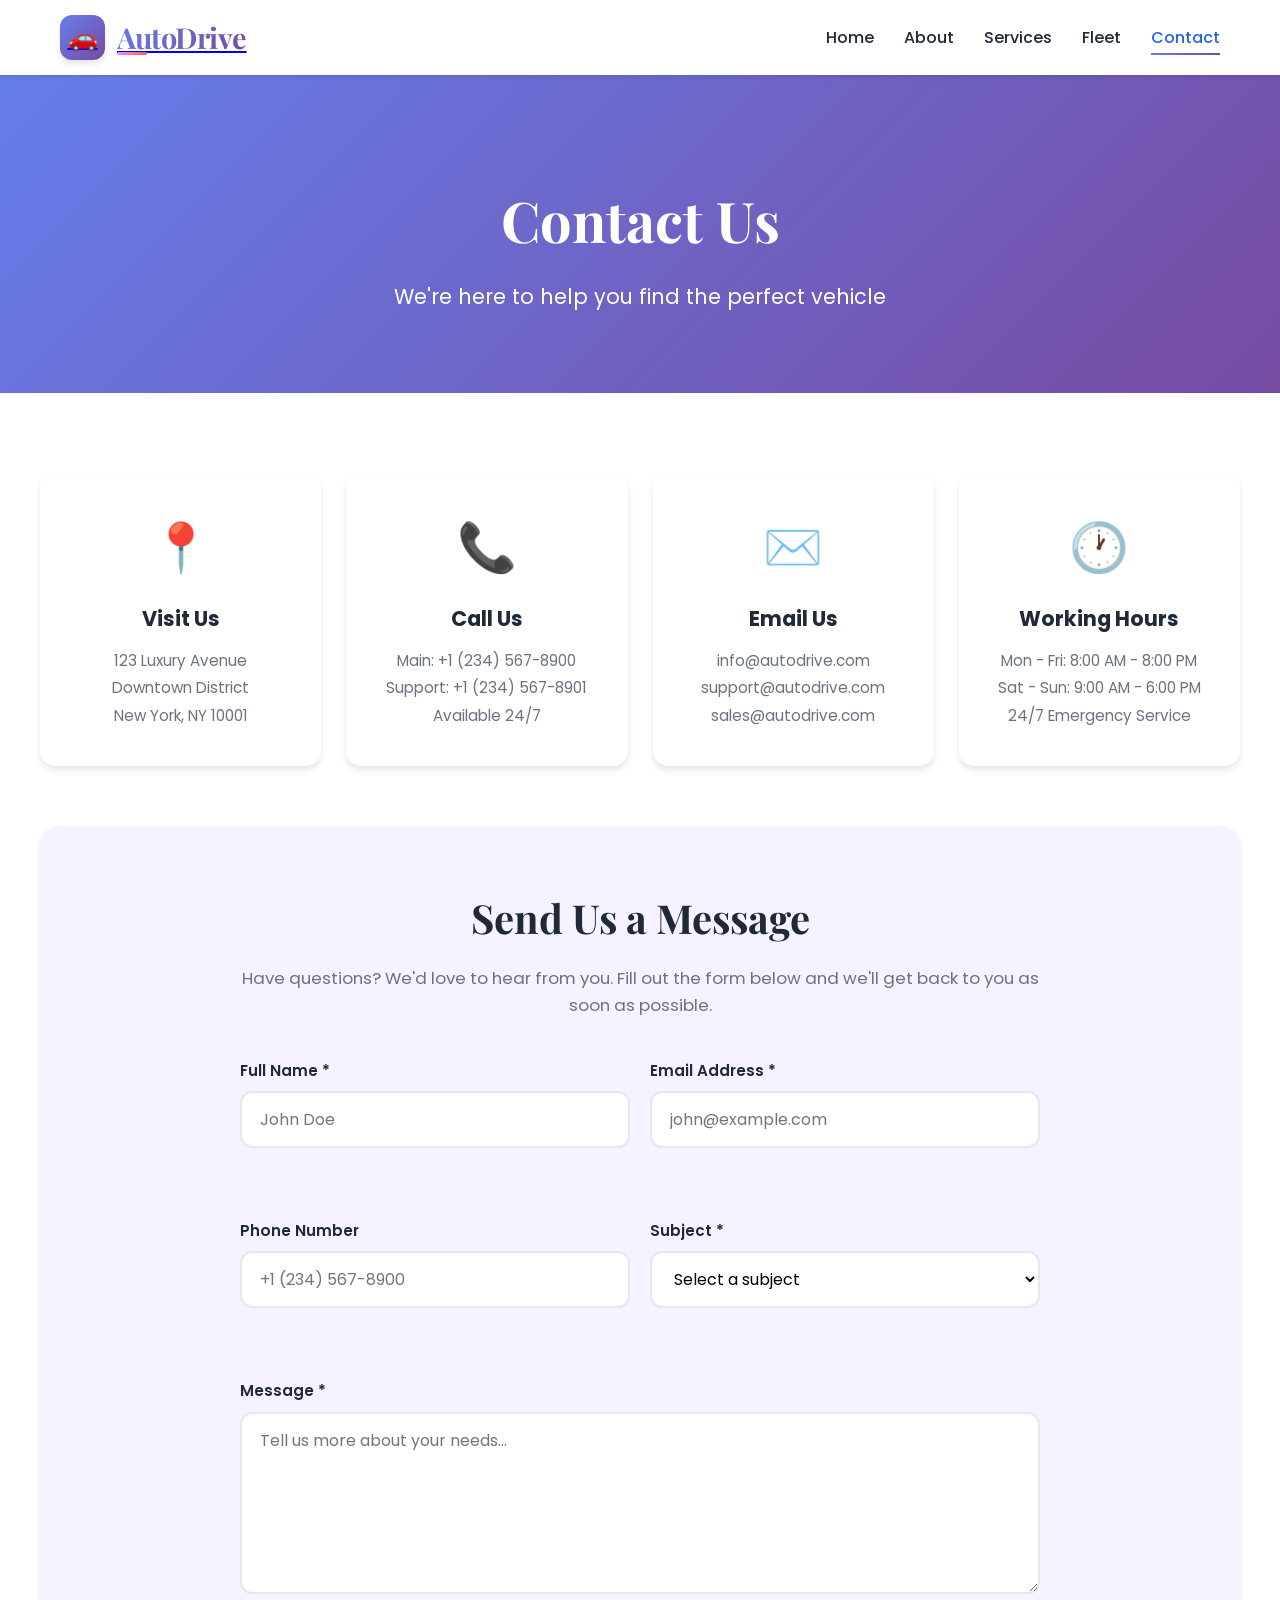
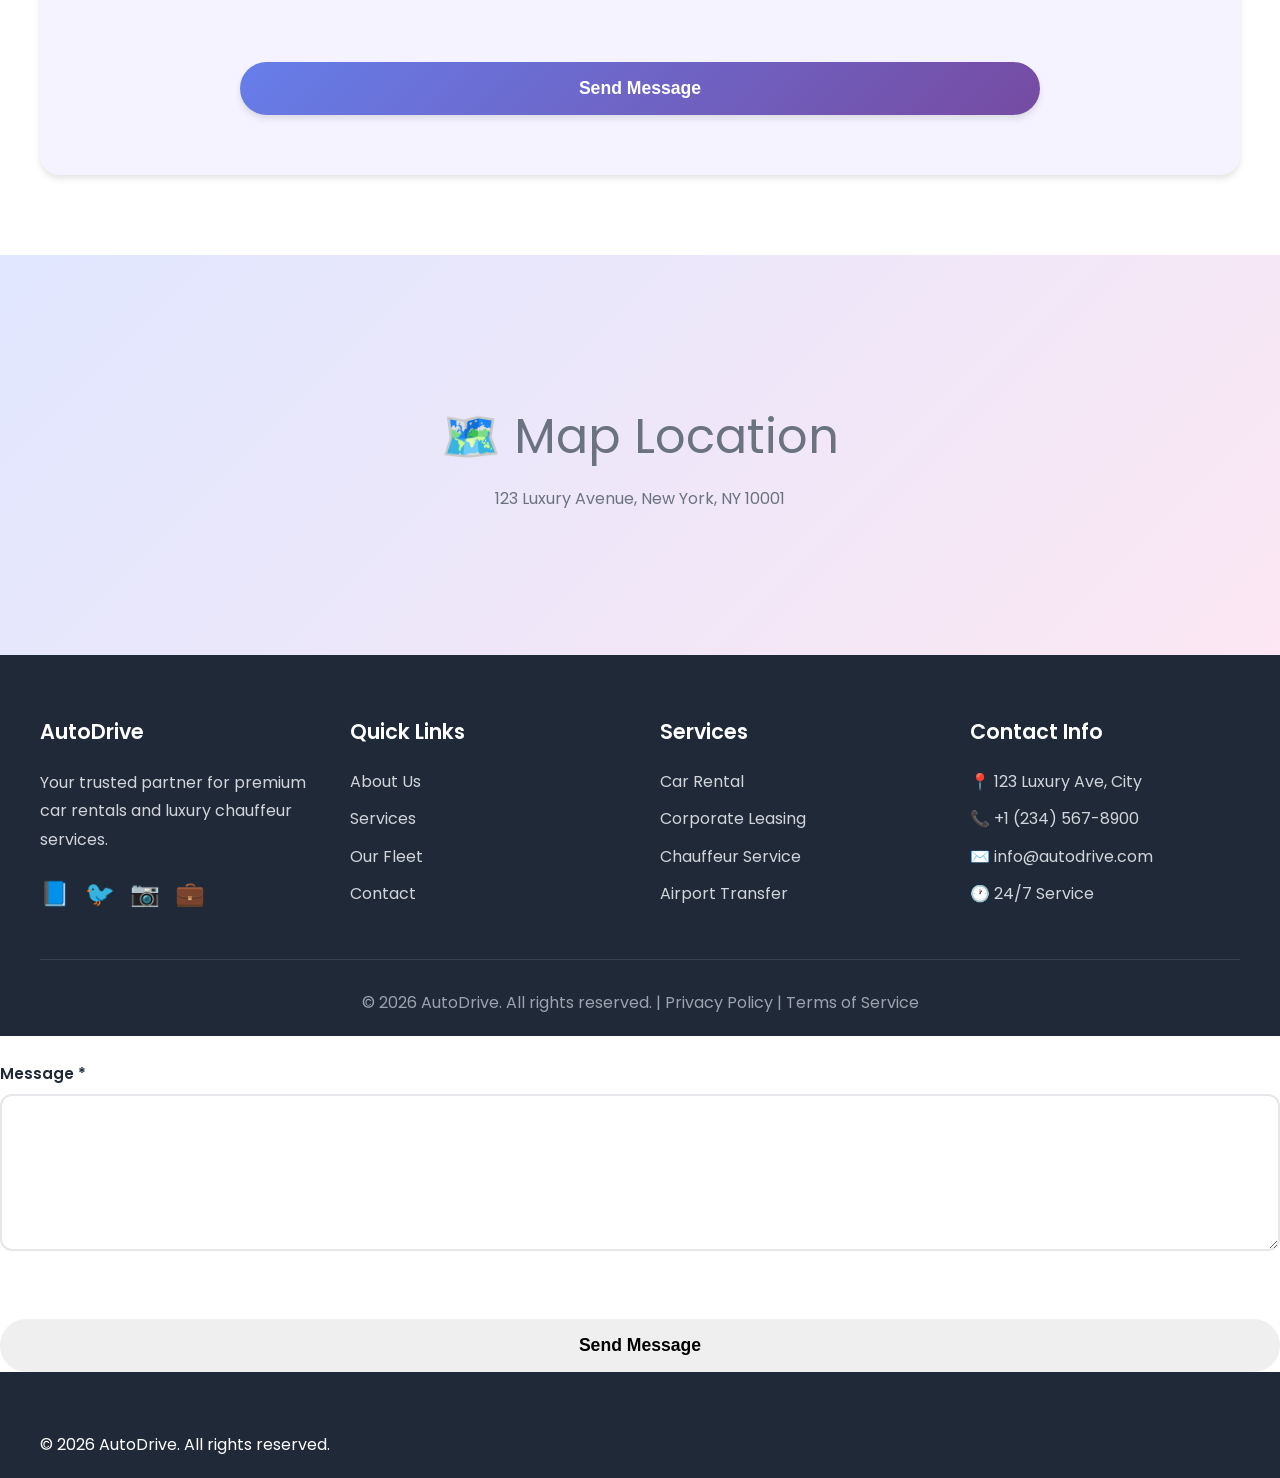
==== commit 8b9bd515: "Enhance logo with gradient icon box, hover animations, and underline accent" ====
--- a/contact.html
+++ b/contact.html
@@ -12,11 +12,10 @@
   <!-- Header -->
   <header class="header">
     <div class="container">
-      <h1 class="logo">
-        <a href="index.html">
-          <span class="logo-text">AutoDrive</span>
-        </a>
-      </h1>
+      <a href="index.html" class="logo">
+        <div class="logo-icon">🚗</div>
+        <span class="logo-text">AutoDrive</span>
+      </a>
       <nav class="nav">
         <a href="index.html">Home</a>
         <a href="about.html">About</a>
--- a/css/style.css
+++ b/css/style.css
@@ -11,11 +11,13 @@
   --secondary-color: #f59e0b;
   --text-dark: #1f2937;
   --text-light: #6b7280;
-  --bg-light: #f9fafb;
+  --bg-light: #f5f3ff;
+  --bg-accent: #ede9fe;
   --white: #ffffff;
   --gradient-1: linear-gradient(135deg, #667eea 0%, #764ba2 100%);
   --gradient-2: linear-gradient(135deg, #f093fb 0%, #f5576c 100%);
   --gradient-3: linear-gradient(135deg, #4facfe 0%, #00f2fe 100%);
+  --gradient-soft: linear-gradient(135deg, #faf5ff 0%, #f3e8ff 100%);
   --shadow-sm: 0 2px 4px rgba(0, 0, 0, 0.1);
   --shadow-md: 0 4px 6px rgba(0, 0, 0, 0.1);
   --shadow-lg: 0 10px 30px rgba(0, 0, 0, 0.15);
@@ -58,17 +60,57 @@
 
 .logo {
   line-height: 1;
+  display: flex;
+  align-items: center;
+  gap: 12px;
+}
+
+.logo-icon {
+  width: 45px;
+  height: 45px;
+  background: var(--gradient-1);
+  border-radius: 12px;
+  display: flex;
+  align-items: center;
+  justify-content: center;
+  font-size: 1.5rem;
+  box-shadow: var(--shadow-md);
+  transition: all 0.3s ease;
+}
+
+.logo:hover .logo-icon {
+  transform: rotate(-5deg) scale(1.05);
+  box-shadow: var(--shadow-lg);
 }
 
 .logo-text {
   font-family: 'Playfair Display', serif;
-  font-size: 2rem;
+  font-size: 1.8rem;
   font-weight: 700;
   background: var(--gradient-1);
   -webkit-background-clip: text;
   -webkit-text-fill-color: transparent;
   background-clip: text;
   text-decoration: none;
+  letter-spacing: -0.5px;
+  position: relative;
+  transition: all 0.3s ease;
+}
+
+.logo-text::after {
+  content: '';
+  position: absolute;
+  bottom: -3px;
+  left: 0;
+  width: 30px;
+  height: 3px;
+  background: var(--gradient-2);
+  border-radius: 2px;
+  transition: width 0.3s ease;
+}
+
+.logo:hover .logo-text::after {
+  width: 100%;
 }
 
 .logo a {
@@ -434,7 +476,7 @@
 /* ===== FEATURED VEHICLES ===== */
 .featured-vehicles {
   padding: 100px 40px;
-  background: var(--bg-light);
+  background: var(--gradient-soft);
 }
 
 .vehicle-grid {
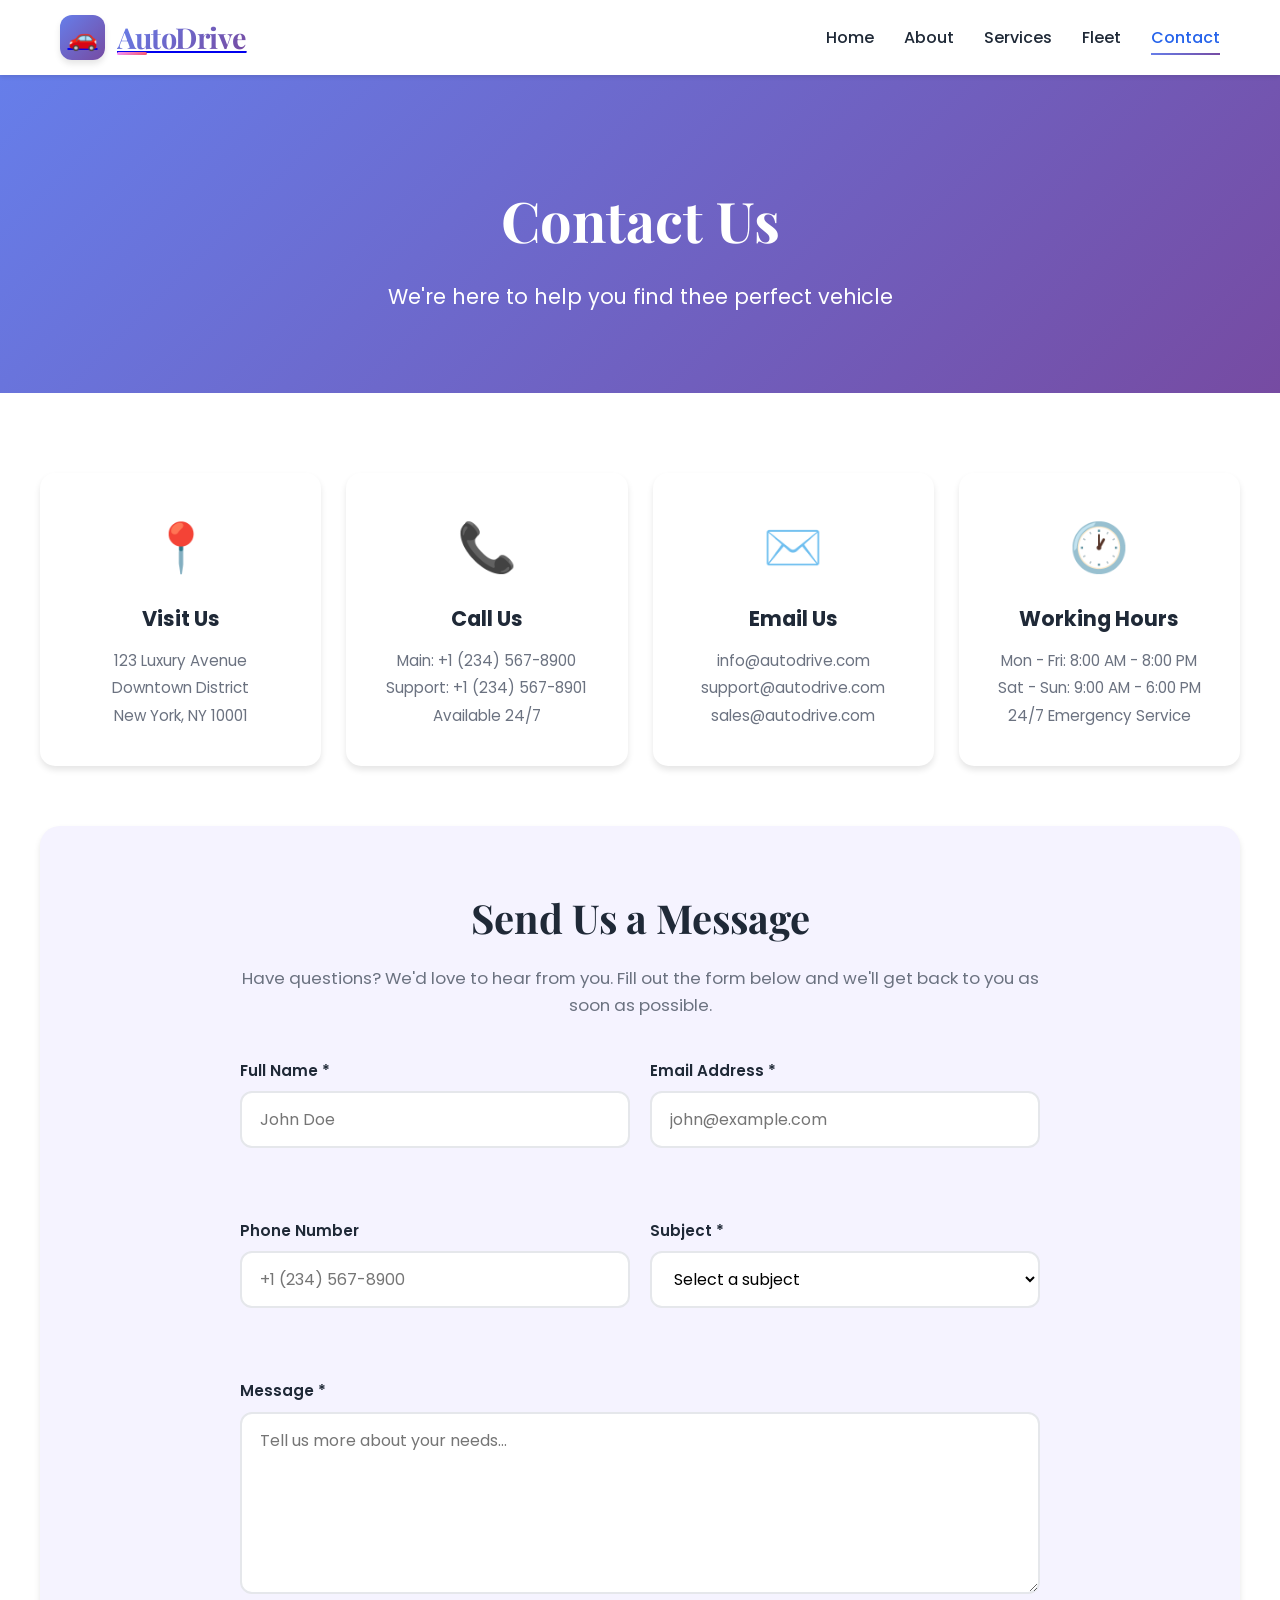
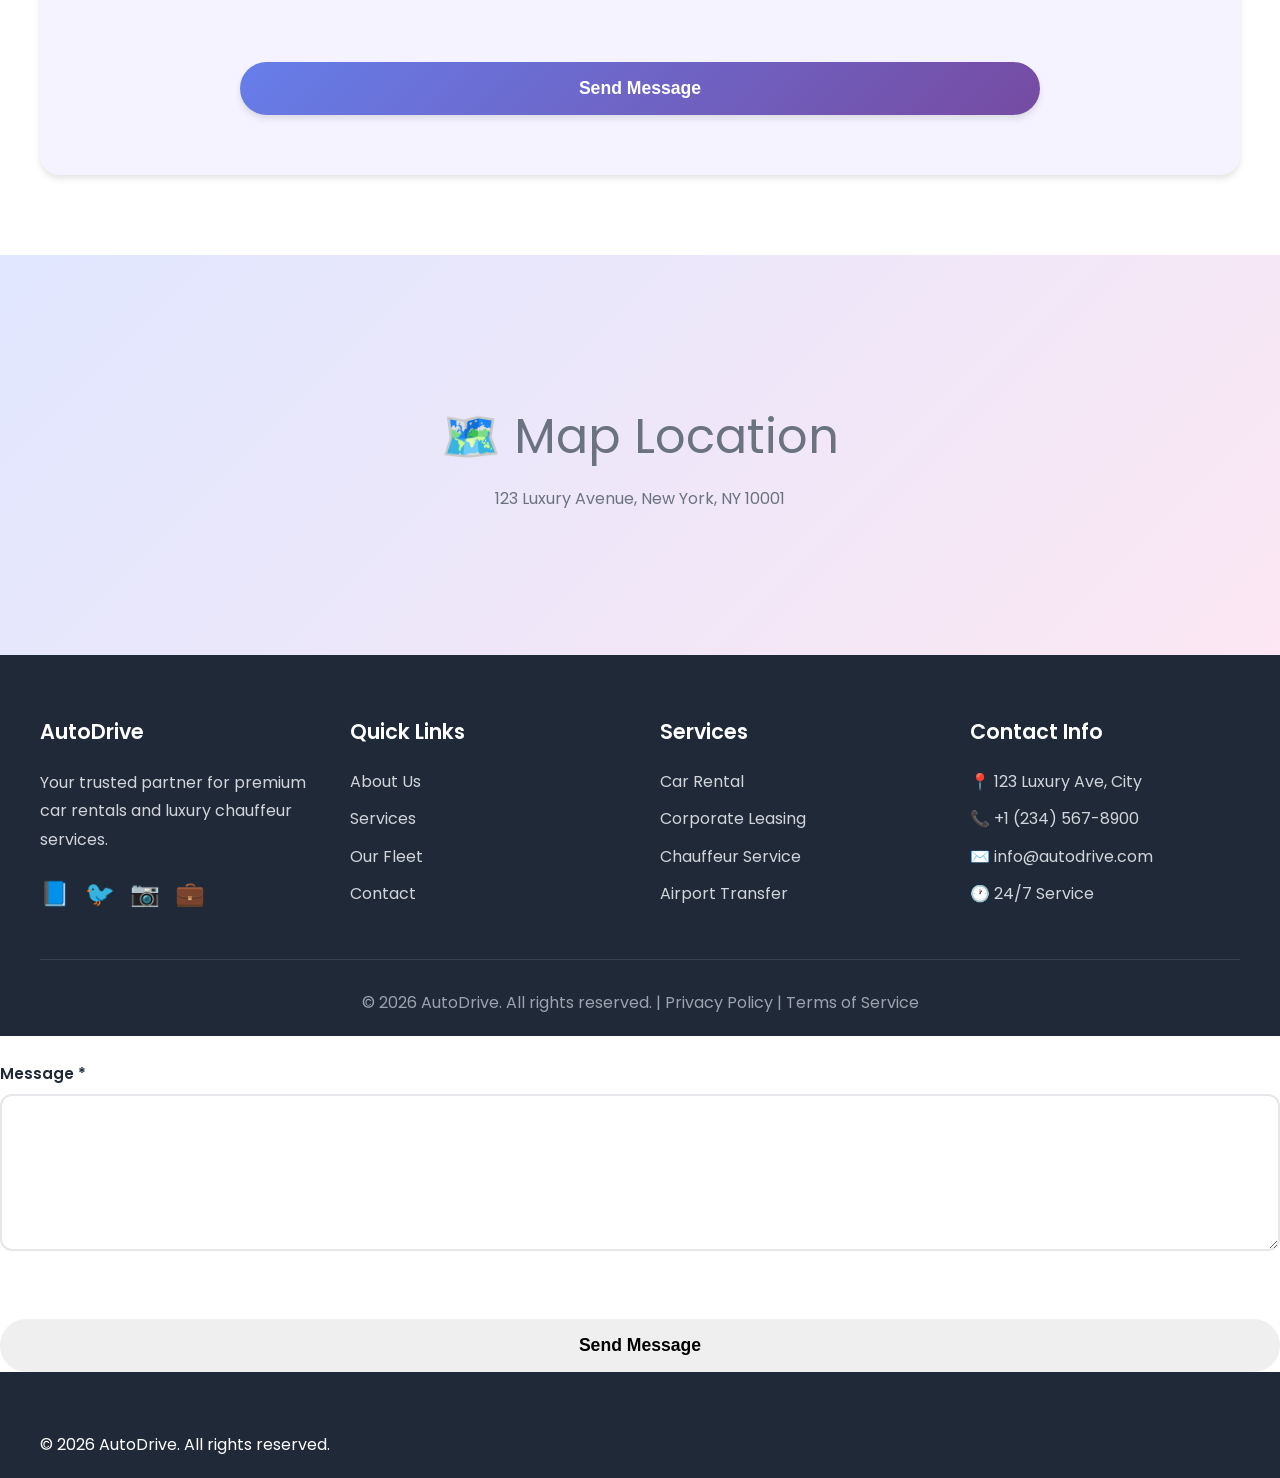
==== commit cc08d640: "Change the heading color" ====
--- a/contact.html
+++ b/contact.html
@@ -30,7 +30,7 @@
   <!-- Page Hero -->
   <section class="page-hero">
     <h2>Contact Us</h2>
-    <p>We're here to help you find the perfect vehicle</p>
+    <p>We're here to help you find thee perfect vehicle</p>
   </section>
 
   <!-- Contact Section -->
--- a/css/style.css
+++ b/css/style.css
@@ -936,7 +936,7 @@
   color: #065f46;
   border-radius: 12px;
   text-align: center;
-  border: 2px solid #10b981;
+  border: 2px solid #0dc185;
   font-weight: 500;
   animation: slideDown 0.5s ease-out;
 }
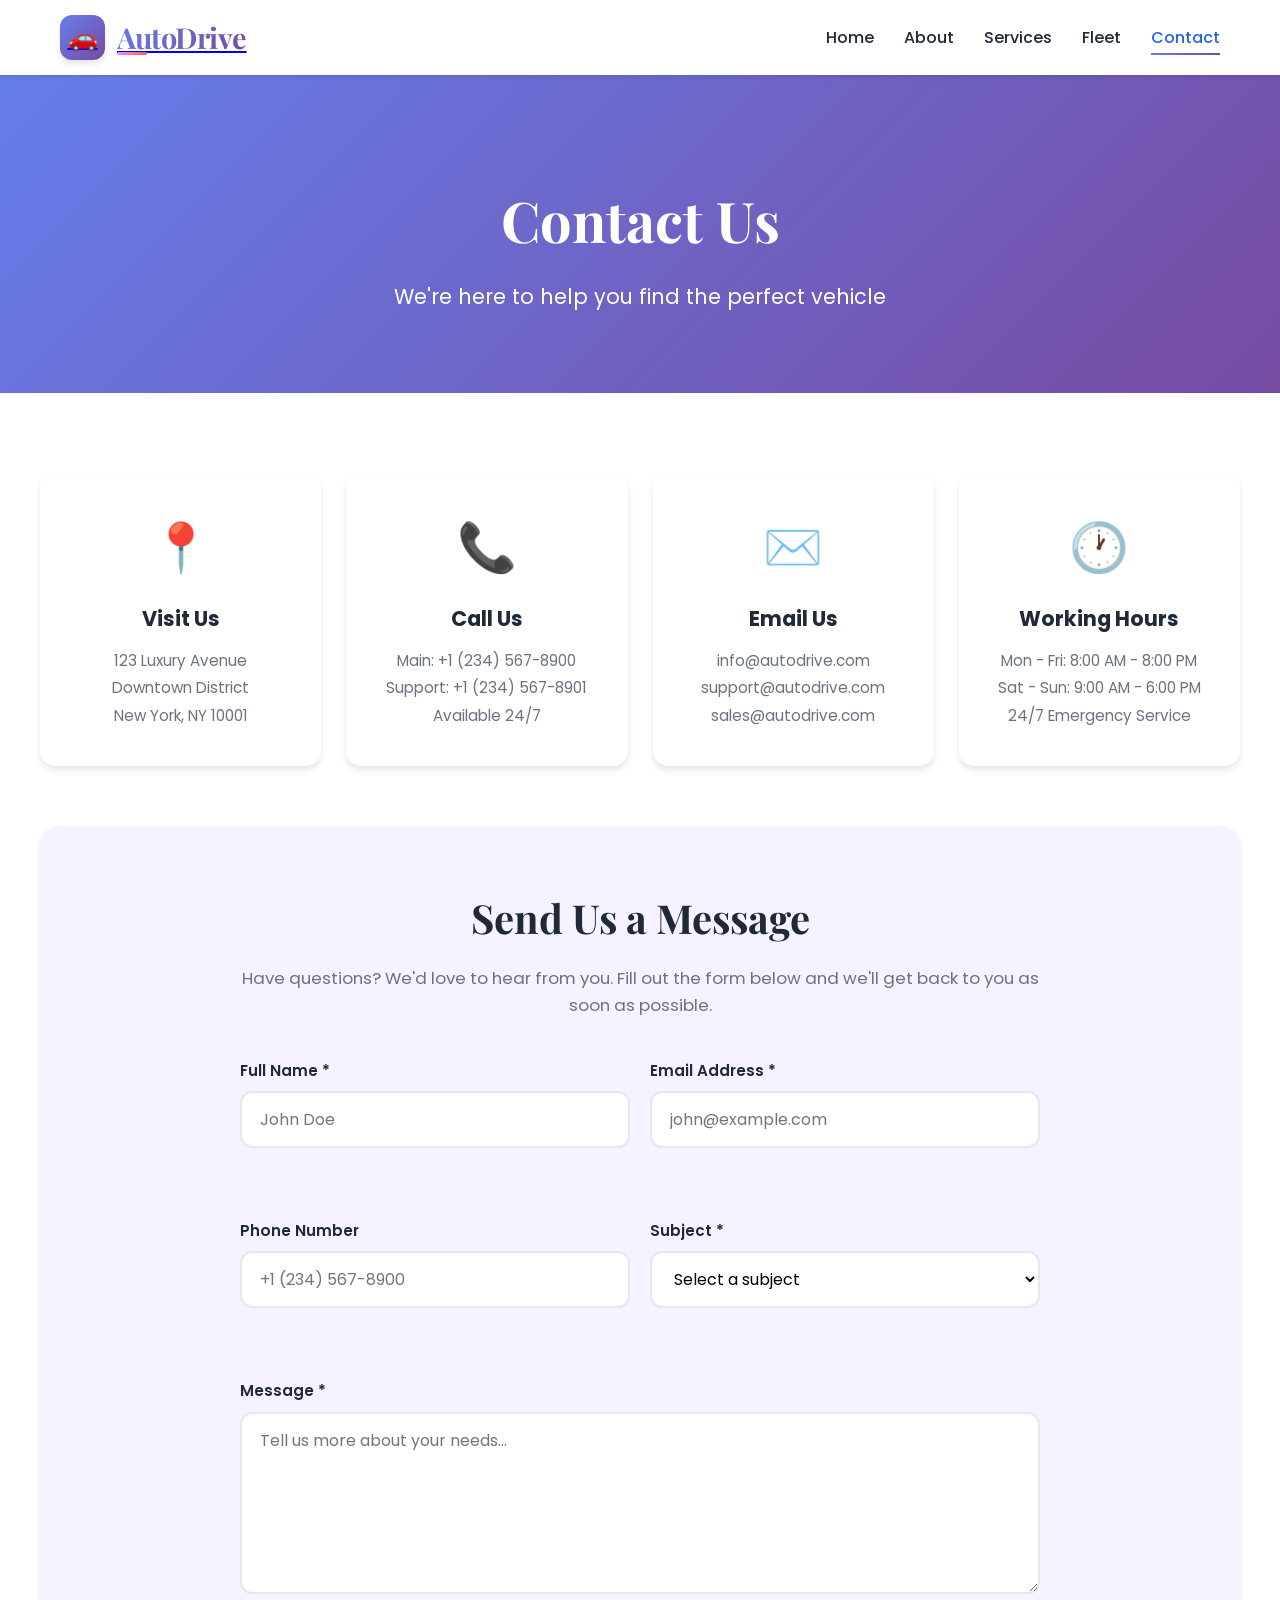
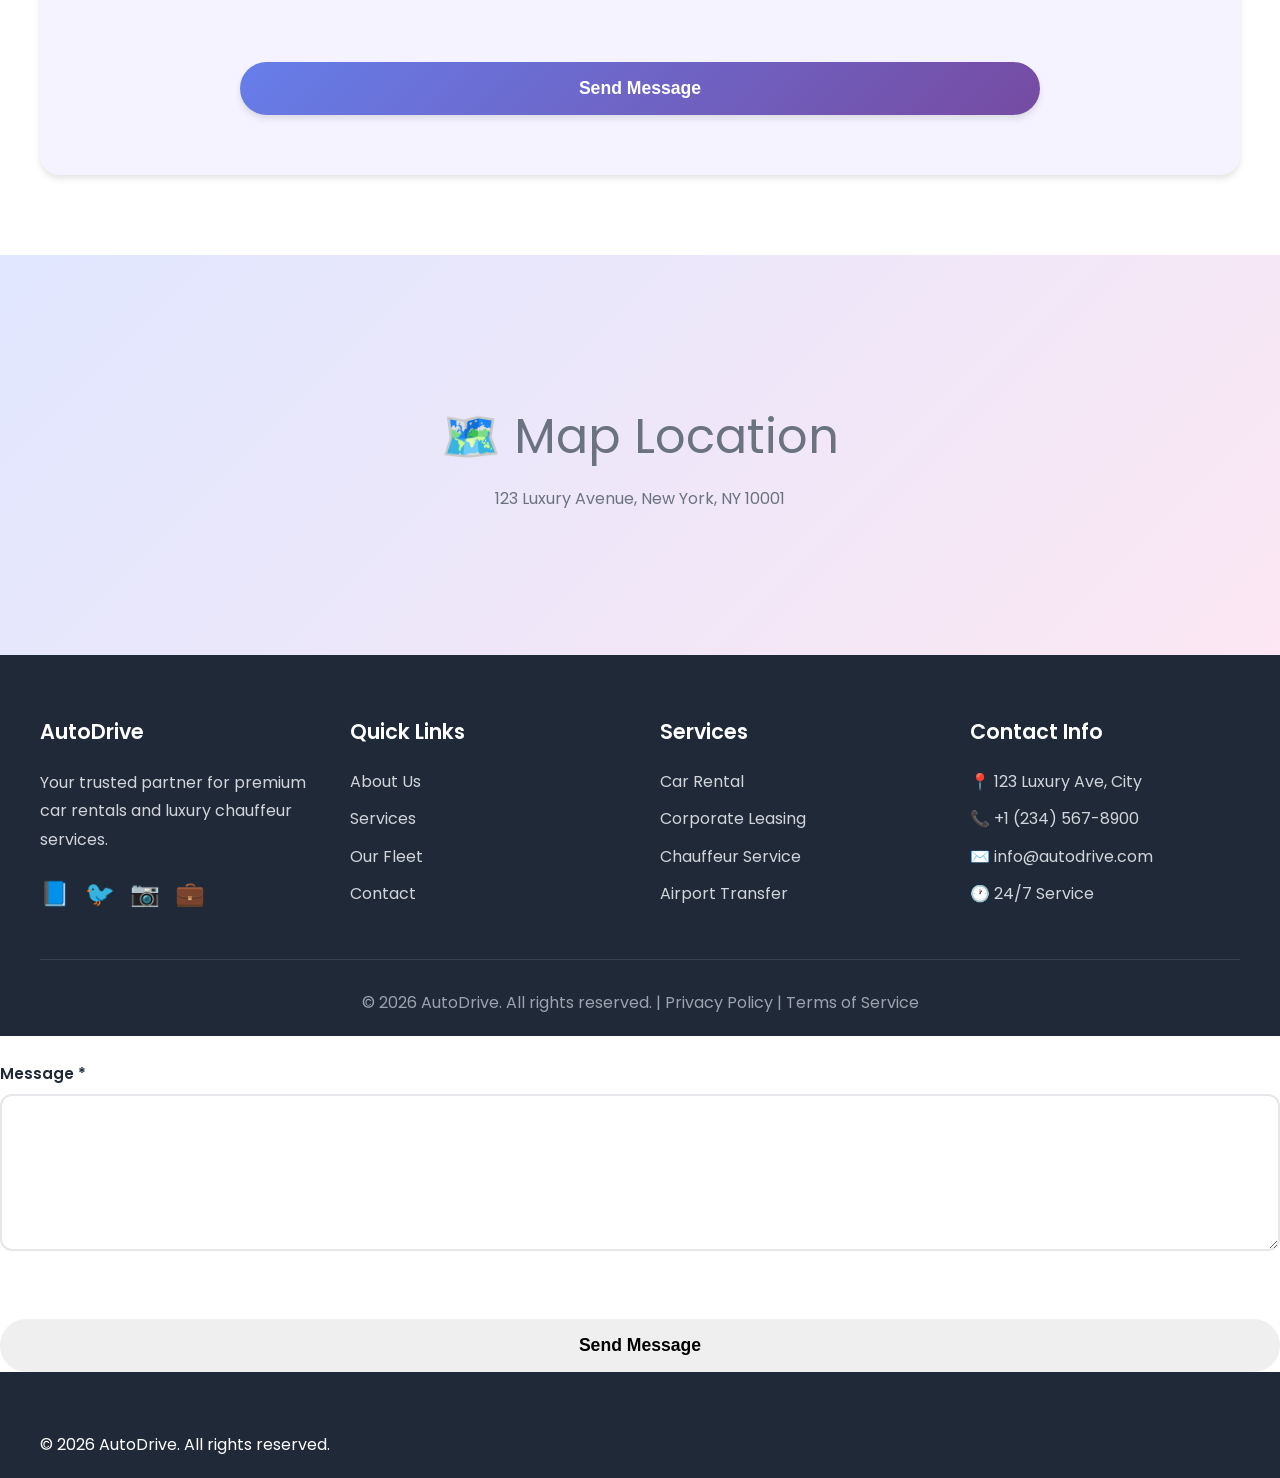
==== commit 6c189812: "fix: Correct a typo in contact page Fix a minor spelling mistake to improve appearance in the contac" ====
--- a/contact.html
+++ b/contact.html
@@ -30,7 +30,7 @@
   <!-- Page Hero -->
   <section class="page-hero">
     <h2>Contact Us</h2>
-    <p>We're here to help you find thee perfect vehicle</p>
+    <p>We're here to help you find the perfect vehicle</p>
   </section>
 
   <!-- Contact Section -->
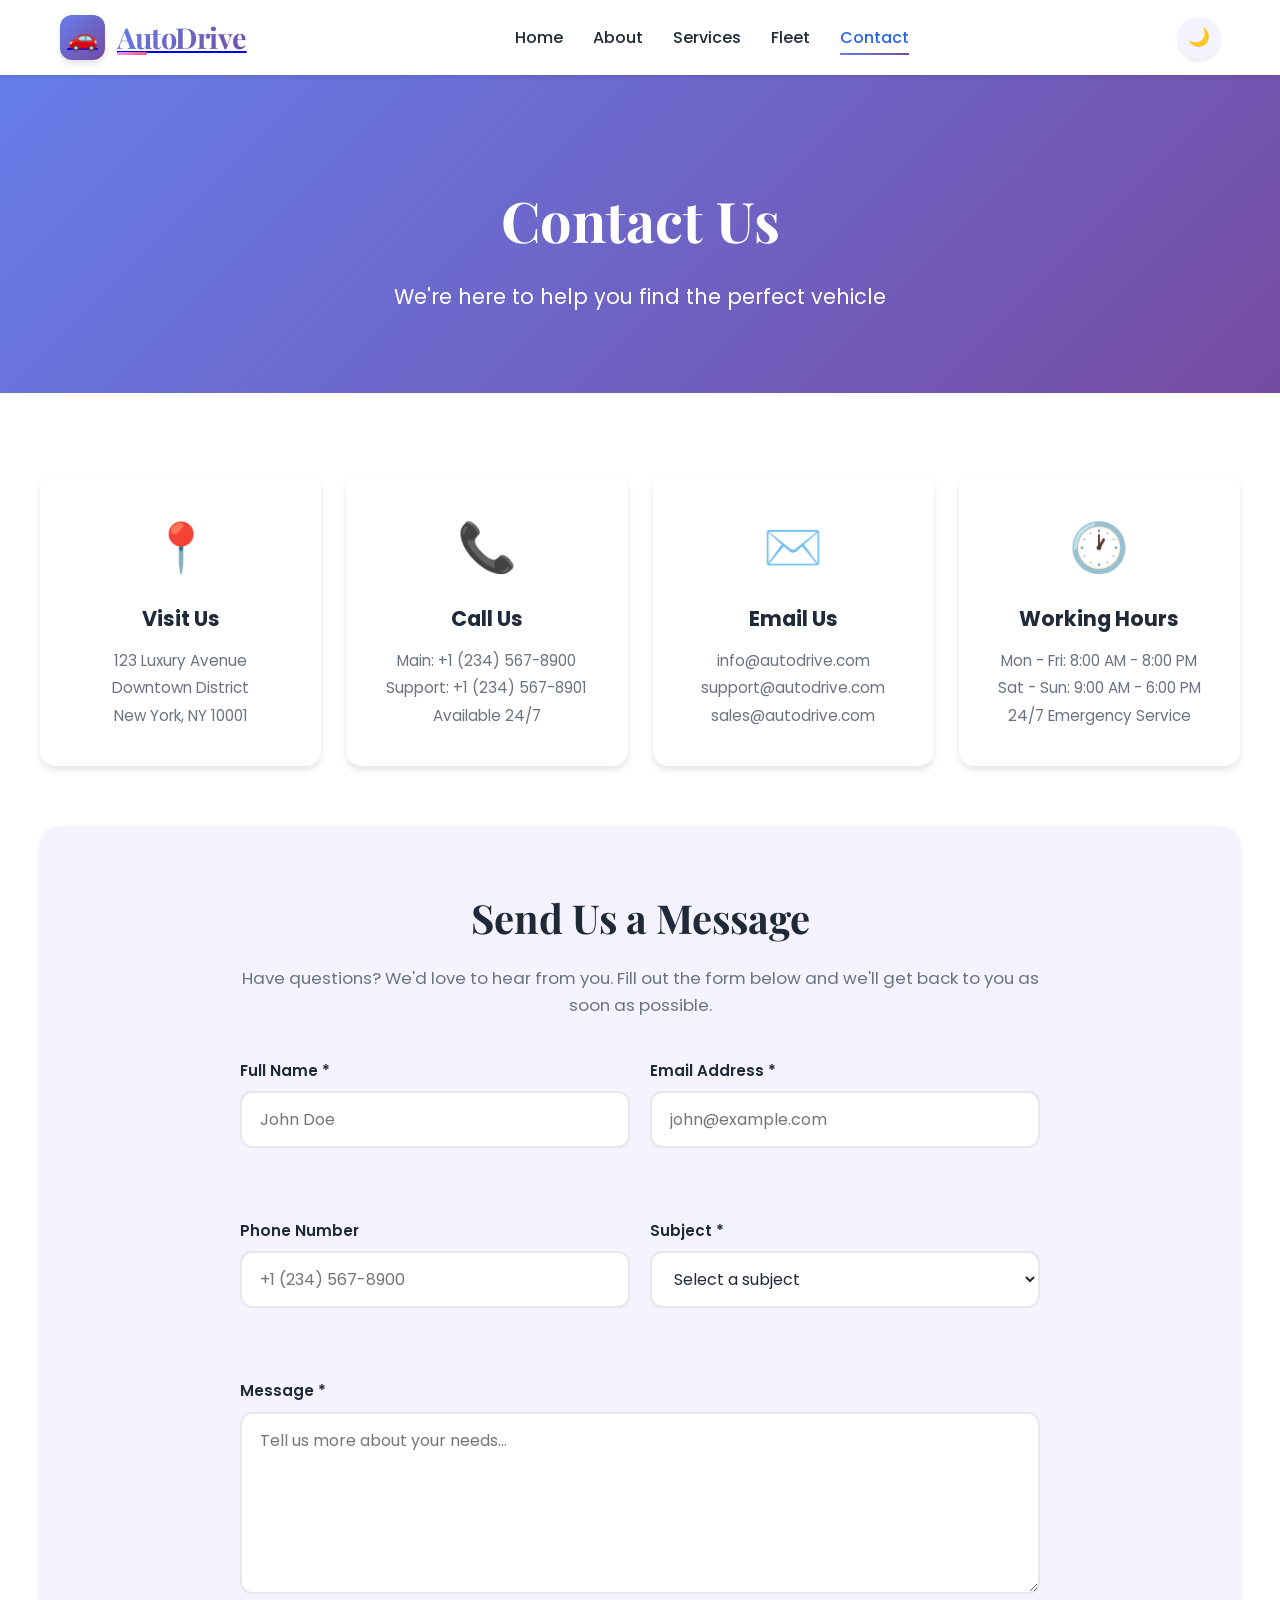
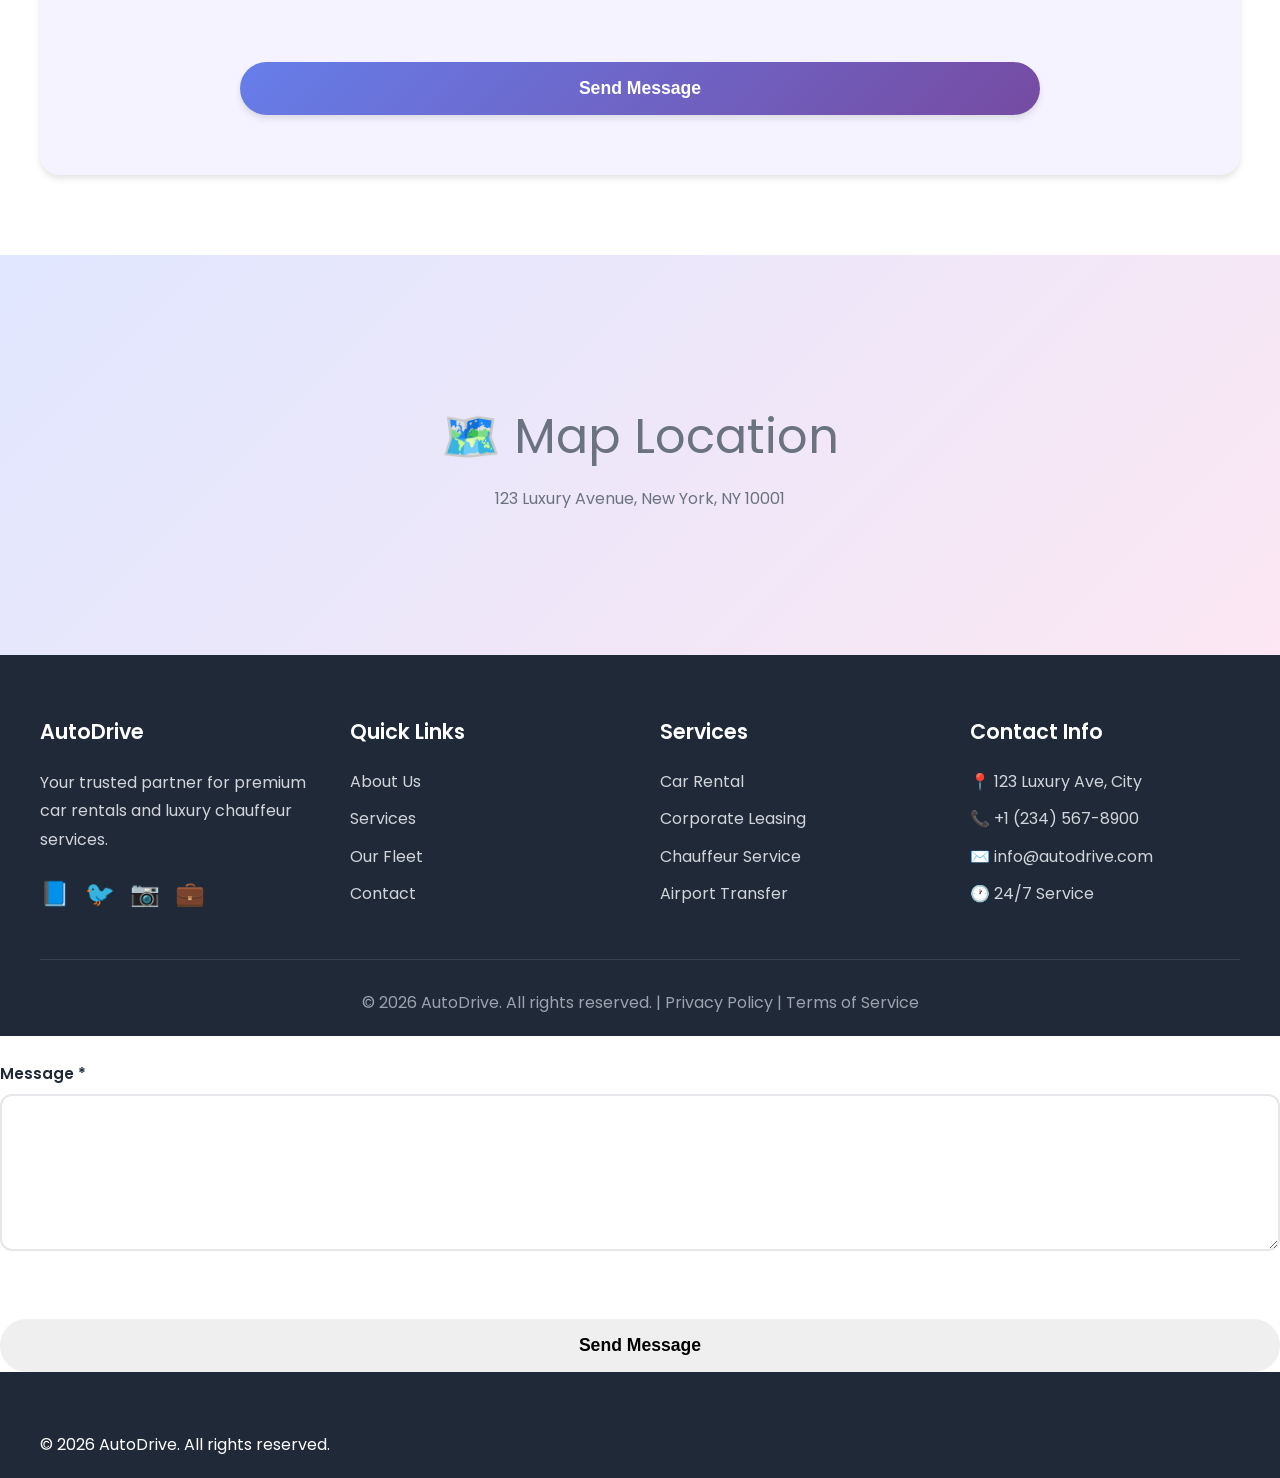
==== commit 123876f7: "feat: add dark mode support" ====
--- a/contact.html
+++ b/contact.html
@@ -23,6 +23,7 @@
         <a href="fleet.html">Fleet</a>
         <a href="contact.html" class="active">Contact</a>
       </nav>
+      <button class="theme-toggle" type="button" aria-label="Switch to dark mode">🌙</button>
       <button class="mobile-menu-btn">☰</button>
     </div>
   </header>
@@ -93,6 +94,8 @@
                   <option value="rental">Car Rental Inquiry</option>
                   <option value="leasing">Corporate Leasing</option>
                   <option value="chauffeur">Chauffeur Service</option>
+                  <option value="wedding">Wedding & Events</option>
+                  <option value="airport">Airport Transfer</option>
                   <option value="other">Other</option>
                 </select>
                 <span class="error-message"></span>
--- a/css/style.css
+++ b/css/style.css
@@ -27,9 +27,69 @@
 body {
   font-family: 'Poppins', -apple-system, BlinkMacSystemFont, 'Segoe UI', sans-serif;
   color: var(--text-dark);
+  background: var(--white);
   line-height: 1.6;
   scroll-behavior: smooth;
   overflow-x: hidden;
+}
+
+body.dark-mode {
+  --text-dark: #f9fafb;
+  --text-light: #d1d5db;
+  --bg-light: #111827;
+  --bg-accent: #1f2937;
+  --white: #111827;
+  --gradient-soft: linear-gradient(135deg, #111827 0%, #1f2937 100%);
+}
+
+/* Promo Banner */
+.promo-banner {
+  background: var(--gradient-2);
+  color: var(--white);
+  text-align: center;
+  padding: 12px 20px;
+  font-weight: 600;
+  display: flex;
+  justify-content: center;
+  align-items: center;
+  gap: 12px;
+  flex-wrap: wrap;
+  animation: slideDown 0.5s ease-out;
+}
+
+.promo-copy-btn {
+  background: var(--white);
+  color: var(--primary-dark);
+  border: none;
+  border-radius: 20px;
+  padding: 6px 14px;
+  font: inherit;
+  font-size: 0.9rem;
+  font-weight: 700;
+  cursor: pointer;
+  box-shadow: var(--shadow-sm);
+  transition: transform 0.2s ease, box-shadow 0.2s ease;
+}
+
+.promo-copy-btn:hover {
+  transform: translateY(-2px);
+  box-shadow: var(--shadow-md);
+}
+
+body.dark-mode .promo-copy-btn {
+  background: #f9fafb;
+  color: var(--primary-dark);
+}
+
+@keyframes slideDown {
+  from {
+    transform: translateY(-100%);
+    opacity: 0;
+  }
+  to {
+    transform: translateY(0);
+    opacity: 1;
+  }
 }
 
 .container {
@@ -56,6 +116,10 @@
 .header.scrolled {
   box-shadow: var(--shadow-md);
   padding: 10px 0;
+}
+
+body.dark-mode .header {
+  background: rgba(17, 24, 39, 0.98);
 }
 
 .logo {
@@ -161,6 +225,24 @@
   color: var(--text-dark);
 }
 
+.theme-toggle {
+  width: 42px;
+  height: 42px;
+  border: none;
+  border-radius: 50%;
+  background: var(--bg-light);
+  color: var(--text-dark);
+  cursor: pointer;
+  font-size: 1.1rem;
+  box-shadow: var(--shadow-sm);
+  transition: transform 0.3s ease, box-shadow 0.3s ease;
+}
+
+.theme-toggle:hover {
+  transform: translateY(-2px);
+  box-shadow: var(--shadow-md);
+}
+
 /* ===== HERO SECTION ===== */
 .hero {
   height: 100vh;
@@ -229,6 +311,25 @@
   justify-content: center;
   flex-wrap: wrap;
   animation: fadeInUp 1s ease-out 0.6s both;
+}
+
+.hero-trust-badges {
+  margin-top: 20px;
+  display: flex;
+  gap: 10px;
+  justify-content: center;
+  flex-wrap: wrap;
+  animation: fadeInUp 1s ease-out 0.8s both;
+}
+
+.hero-trust-badges span {
+  padding: 6px 12px;
+  border-radius: 999px;
+  border: 1px solid rgba(255, 255, 255, 0.35);
+  background: rgba(255, 255, 255, 0.14);
+  color: rgba(255, 255, 255, 0.95);
+  font-size: 0.8rem;
+  font-weight: 500;
 }
 
 /* ===== BUTTONS ===== */
@@ -422,6 +523,14 @@
   animation: fadeInUp 0.8s ease-out both;
 }
 
+body.dark-mode .card,
+body.dark-mode .vehicle-card,
+body.dark-mode .info-card,
+body.dark-mode .contact-form-section,
+body.dark-mode .testimonial-content {
+  border-color: #374151;
+}
+
 .card:nth-child(1) { animation-delay: 0.1s; }
 .card:nth-child(2) { animation-delay: 0.2s; }
 .card:nth-child(3) { animation-delay: 0.3s; }
@@ -574,6 +683,10 @@
   margin-top: 20px;
   padding-top: 20px;
   border-top: 1px solid #f0f0f0;
+}
+
+body.dark-mode .vehicle-price {
+  border-top-color: #374151;
 }
 
 .price {
@@ -889,6 +1002,18 @@
   font-family: 'Poppins', sans-serif;
   transition: all 0.3s ease;
   background: var(--white);
+  color: var(--text-dark);
+}
+
+body.dark-mode .form-group input,
+body.dark-mode .form-group textarea,
+body.dark-mode .form-group select {
+  border-color: #374151;
+}
+
+body.dark-mode .form-group input::placeholder,
+body.dark-mode .form-group textarea::placeholder {
+  color: #9ca3af;
 }
 
 .form-group input:focus,
@@ -968,6 +1093,10 @@
   color: var(--text-light);
 }
 
+body.dark-mode .map-placeholder {
+  background: linear-gradient(135deg, #111827 0%, #1f2937 100%);
+}
+
 .map-placeholder p {
   font-size: 3rem;
   margin-bottom: 10px;
@@ -1092,6 +1221,11 @@
 .back-to-top:hover {
   transform: translateY(-5px);
   box-shadow: var(--shadow-xl);
+}
+
+.back-to-top:focus-visible {
+  outline: 3px solid var(--secondary-color);
+  outline-offset: 4px;
 }
 
 /* ===== RESPONSIVE ===== */
